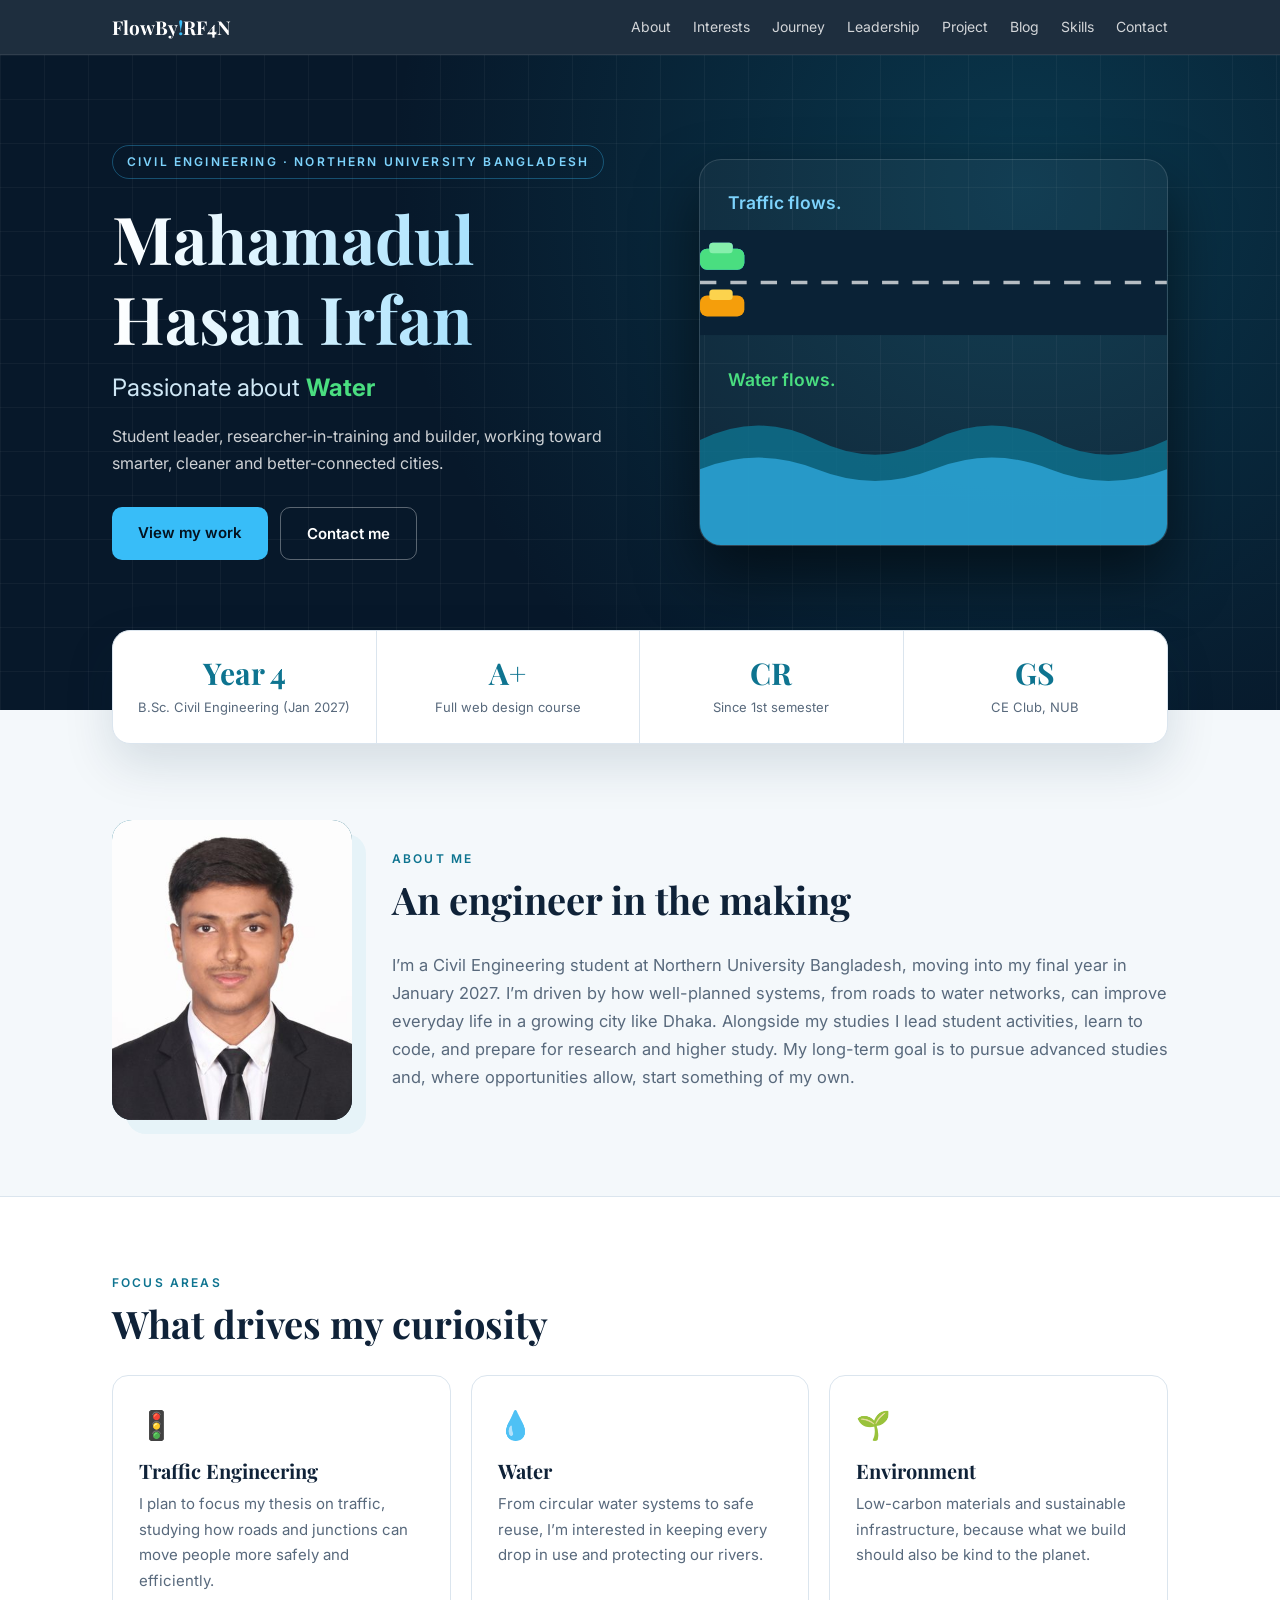
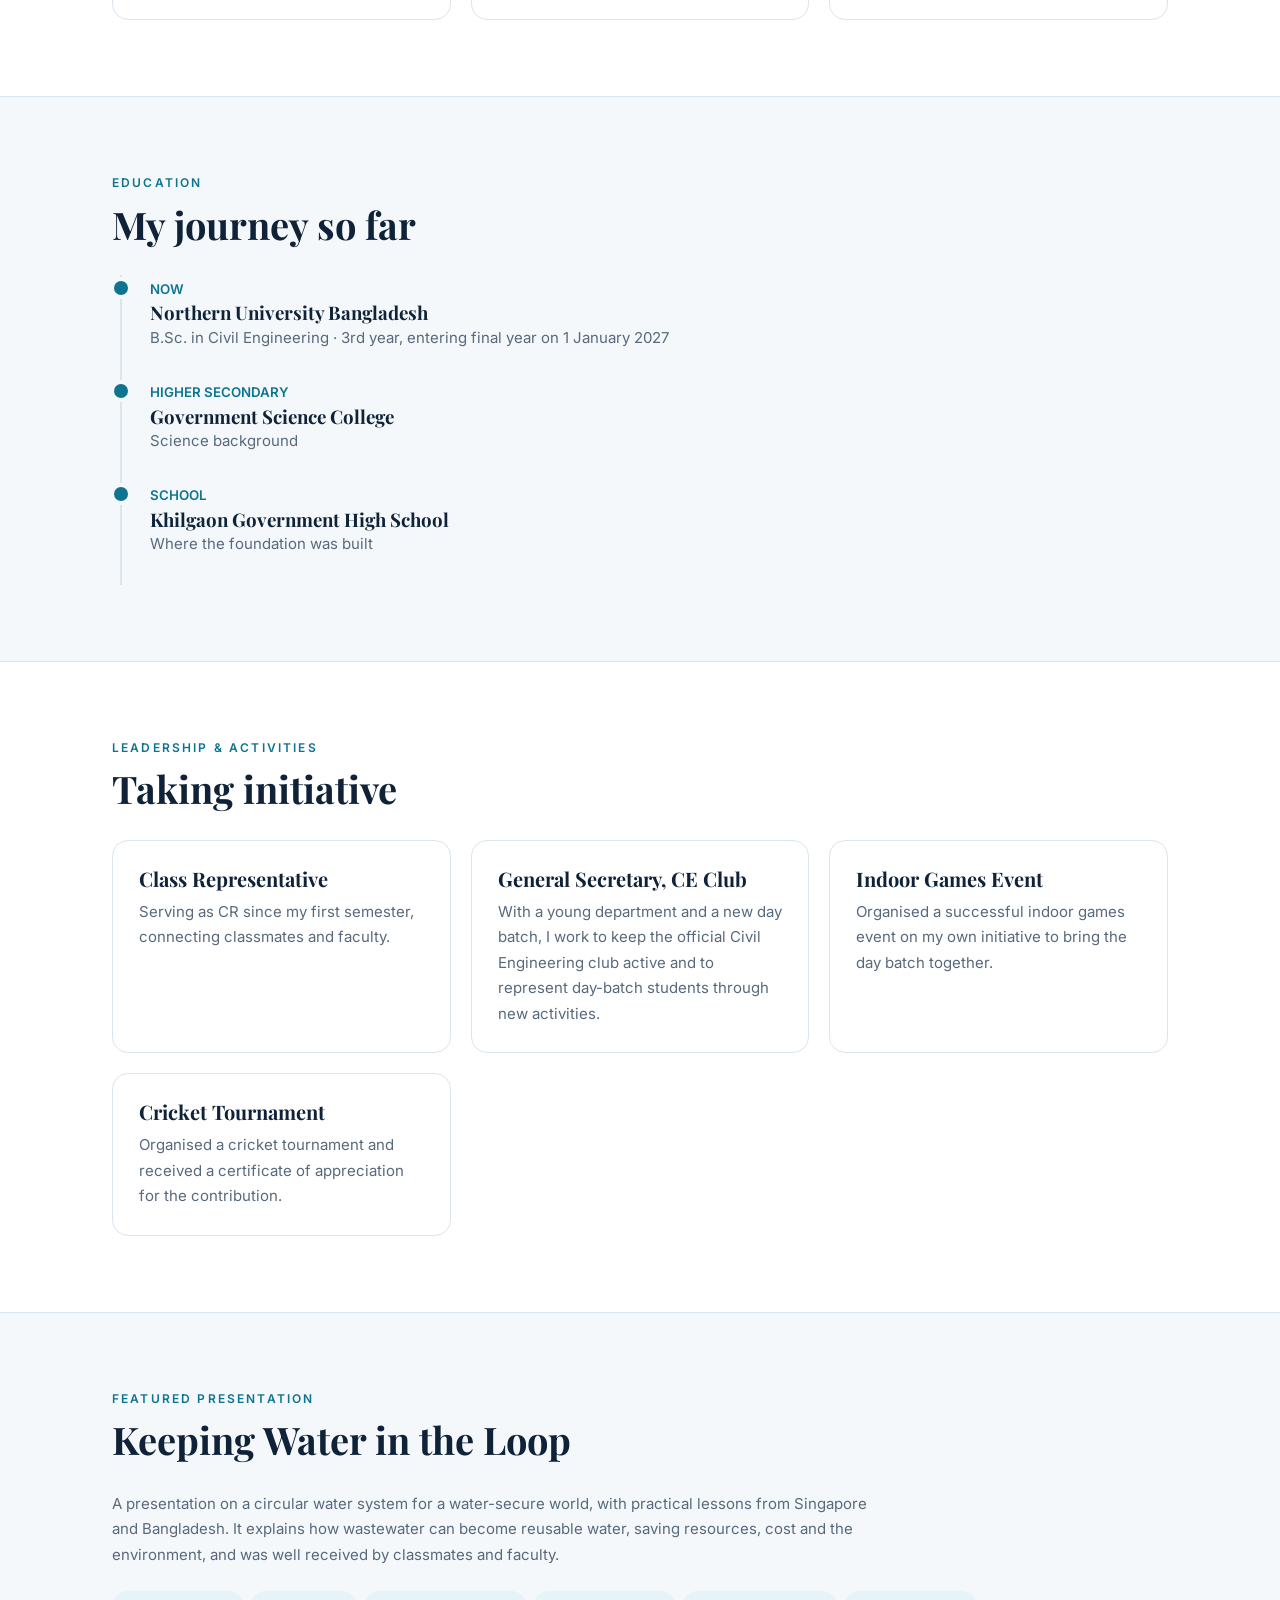
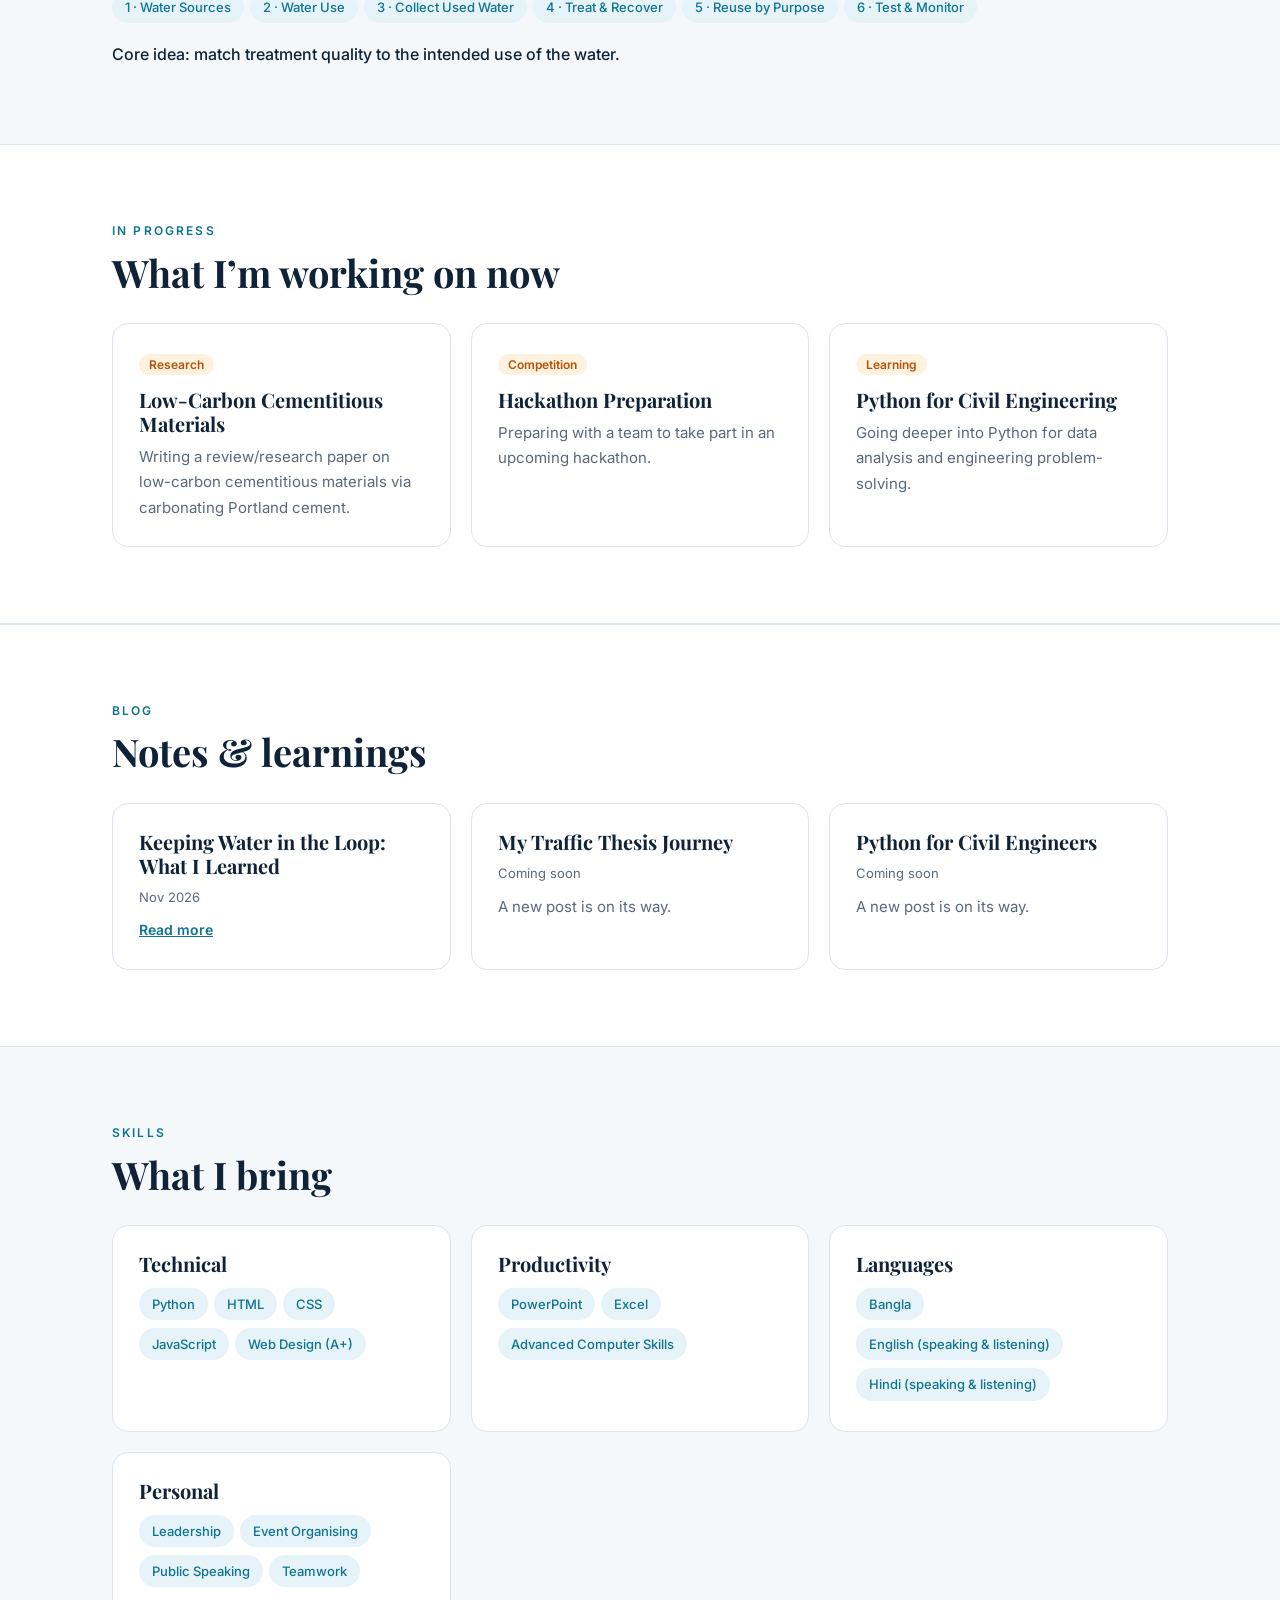
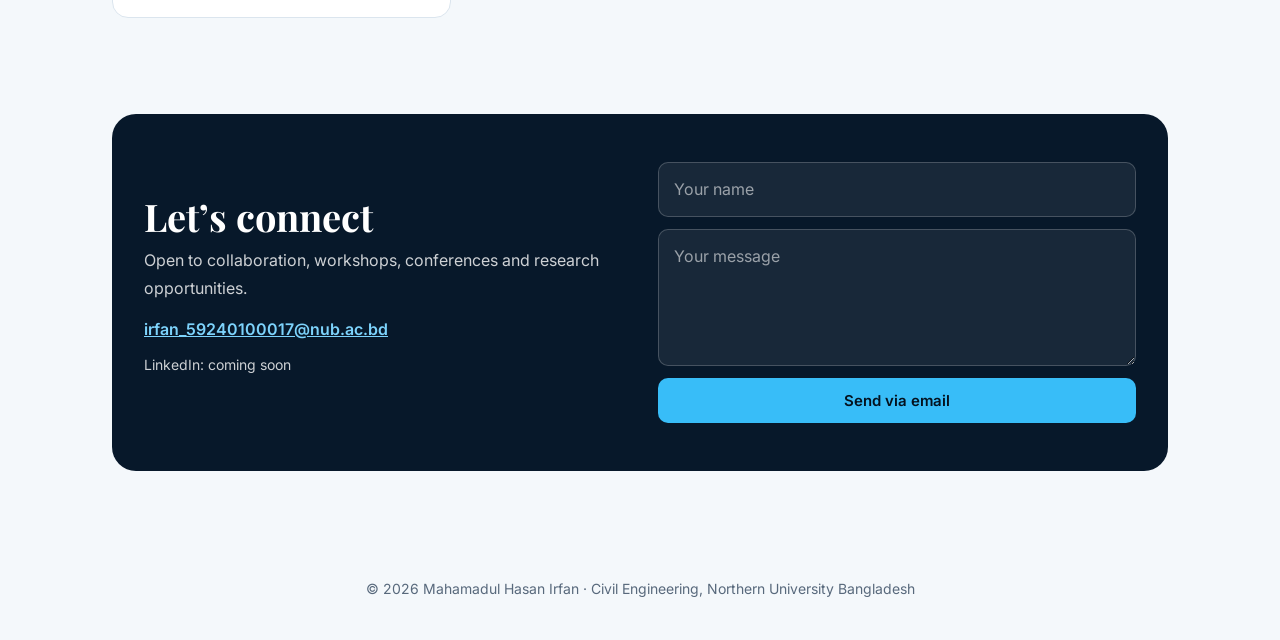
==== index.html @ f5ea74df "Add files via upload" ====
<!DOCTYPE html>
<html lang="en"><head><meta charset="utf-8">
<meta name="viewport" content="width=device-width, initial-scale=1, viewport-fit=cover">
<title>Mahamadul Hasan Irfan | Civil Engineering Student, Northern University Bangladesh</title>
<meta name="description" content="Mahamadul Hasan Irfan is a Civil Engineering student at Northern University Bangladesh, interested in traffic engineering, water and the environment.">
<link rel="preconnect" href="https://fonts.googleapis.com"><link rel="preconnect" href="https://fonts.gstatic.com" crossorigin>
<link href="https://fonts.googleapis.com/css2?family=Inter:wght@400;500;600&family=Playfair+Display:wght@600;700&display=swap" rel="stylesheet">
<script>document.documentElement.classList.add("js")</script>
<style>
:root{box-sizing:border-box;padding-top:env(safe-area-inset-top,0px);padding-bottom:env(safe-area-inset-bottom,0px);
--bg:#f4f8fb;--card:#fff;--ink:#0f2238;--mut:#58697c;--acc:#0e7490;--line:#dbe5ee;--chip:#e6f3f8}
@media (prefers-color-scheme:dark){:root:not([data-theme="light"]){--bg:#0a1624;--card:#10233a;--ink:#e8f1f9;--mut:#9db0c3;--acc:#38bdf8;--line:#1f3650;--chip:#14304d}}
:root[data-theme="dark"]{--bg:#0a1624;--card:#10233a;--ink:#e8f1f9;--mut:#9db0c3;--acc:#38bdf8;--line:#1f3650;--chip:#14304d}
html{scroll-behavior:smooth;scroll-padding-top:calc(70px + env(safe-area-inset-top,0px))}
*{box-sizing:border-box;margin:0}
body{background:var(--bg);color:var(--ink);font:16px/1.7 Inter,system-ui,sans-serif}
body::before{content:"";position:fixed;inset:0 0 auto;height:env(safe-area-inset-top,0px);background:#07182a;z-index:60}
h1,h2,h3{font-family:"Playfair Display",Georgia,serif;line-height:1.2}
a{color:inherit}
header{position:sticky;top:env(safe-area-inset-top,0px);z-index:50;background:#07182ae6;backdrop-filter:blur(8px);color:#fff;border-bottom:1px solid #ffffff14}
nav{max-width:1100px;margin:auto;display:flex;align-items:center;justify-content:space-between;padding:14px 22px;gap:16px}
.logo{font:700 19px "Playfair Display",Georgia,serif;text-decoration:none;white-space:nowrap}.logo i{color:#38bdf8;font-style:normal}
nav div{display:flex;gap:22px;font-size:14px;overflow-x:auto}
nav div a{text-decoration:none;opacity:.8;white-space:nowrap}nav div a:hover{opacity:1;color:#7dd3fc}
.hero{background:#07182a;color:#fff;position:relative;overflow:hidden;
background-image:linear-gradient(#ffffff0a 1px,transparent 1px),linear-gradient(90deg,#ffffff0a 1px,transparent 1px),radial-gradient(circle at 80% 20%,#0e749055,transparent 55%);background-size:44px 44px,44px 44px,auto}
.hero .in{max-width:1100px;margin:auto;padding:90px 22px 150px;display:grid;grid-template-columns:1.15fr 1fr;gap:48px;align-items:center}
.kick{display:inline-block;font-size:12px;letter-spacing:.18em;color:#7dd3fc;font-weight:600;border:1px solid #38bdf855;padding:6px 14px;border-radius:99px}
.hero h1{font-size:clamp(38px,6.4vw,66px);margin:20px 0 10px;background:linear-gradient(90deg,#fff,#7dd3fc);-webkit-background-clip:text;background-clip:text;color:transparent}
.role{font-size:clamp(18px,2.6vw,24px);color:#cfe7f5;min-height:36px}.role b{color:#4ade80;transition:opacity .4s}
.hero p.lead{opacity:.8;max-width:520px;margin-top:14px}
.btns{display:flex;gap:12px;flex-wrap:wrap;margin-top:30px}
.btn{padding:13px 26px;border-radius:10px;font-weight:600;text-decoration:none;font-size:15px;background:#38bdf8;color:#04121f;border:0;cursor:pointer;font-family:inherit}
.btn.o{background:transparent;color:#fff;border:1.5px solid #ffffff55}
.scene{width:100%;border-radius:22px;background:#ffffff0a;border:1px solid #ffffff22;box-shadow:0 30px 60px #0008}
.road-d{animation:dash 1s linear infinite}@keyframes dash{to{stroke-dashoffset:-26}}
.c1{animation:r 6s linear infinite}.c2{animation:r 9s linear infinite;animation-delay:-3s}.c3{animation:l 7s linear infinite;animation-delay:-2s}
@keyframes r{from{transform:translateX(-60px)}to{transform:translateX(460px)}}@keyframes l{from{transform:translateX(460px)}to{transform:translateX(-60px)}}
.w1{animation:wv 7s linear infinite}.w2{animation:wv 11s linear infinite reverse}@keyframes wv{to{transform:translateX(-400px)}}
.float{max-width:1100px;margin:-80px auto 0;padding:0 22px;position:relative;z-index:5}
.fl{display:grid;grid-template-columns:repeat(auto-fit,minmax(160px,1fr));background:var(--card);border:1px solid var(--line);border-radius:18px;box-shadow:0 20px 50px #0b2a4422;overflow:hidden}
.fl div{padding:22px;text-align:center;border-right:1px solid var(--line)}.fl div:last-child{border:0}
.fl b{display:block;font:700 30px "Playfair Display",Georgia,serif;color:var(--acc)}.fl span{font-size:13px;color:var(--mut)}
section{max-width:1100px;margin:auto;padding:76px 22px}
.tag{font-size:12px;letter-spacing:.18em;color:var(--acc);font-weight:600}
h2{font-size:clamp(28px,4vw,38px);margin:8px 0 28px}
.grid{display:grid;grid-template-columns:repeat(auto-fit,minmax(250px,1fr));gap:20px}
.card{background:var(--card);border:1px solid var(--line);border-radius:16px;padding:26px;transition:transform .25s,box-shadow .25s}
.card:hover{transform:translateY(-4px);box-shadow:0 14px 30px #0b2a4422}
.card h3{font-size:20px;margin-bottom:8px}.card p,.mut{color:var(--mut);font-size:15px}.ic{font-size:28px;margin-bottom:10px}
.chip{display:inline-block;background:var(--chip);color:var(--acc);padding:5px 13px;border-radius:99px;font-size:13px;font-weight:500;margin:4px 6px 4px 0}
.about{display:grid;grid-template-columns:240px 1fr;gap:40px;align-items:center}
.ph{width:100%;object-fit:cover;object-position:top;aspect-ratio:4/5;border-radius:20px;display:grid;place-items:center;font:700 60px "Playfair Display",Georgia,serif;color:#fff;background:linear-gradient(160deg,#0e7490,#07182a);box-shadow:14px 14px 0 var(--chip)}
.tl{border-left:2px solid var(--line);margin-left:8px}.tl .it{position:relative;padding:0 0 28px 28px}
.tl .it::before{content:"";position:absolute;left:-8px;top:6px;width:14px;height:14px;border-radius:50%;background:var(--acc);box-shadow:0 0 0 4px var(--bg)}
.tl small{color:var(--acc);font-weight:600}
.band{background:var(--card);border-block:1px solid var(--line)}
.badge{font-size:12px;background:#f59e0b22;color:#b45309;padding:3px 10px;border-radius:99px;font-weight:600}
@media (prefers-color-scheme:dark){.badge{color:#fbbf24}}
.cta{background:#07182a;color:#fff;border-radius:24px;padding:48px 32px;display:grid;grid-template-columns:1fr 1fr;gap:36px;align-items:center}
.cta p{opacity:.8;margin:8px 0 14px}
form{display:grid;gap:12px}
input,textarea{width:100%;padding:13px 15px;border-radius:10px;border:1px solid #ffffff33;background:#ffffff12;color:#fff;font:inherit}
input::placeholder,textarea::placeholder{color:#ffffff90}
footer{text-align:center;color:var(--mut);font-size:14px;padding:30px 22px 40px}
.js .rv{opacity:0;transform:translateY(24px);transition:all .7s}.js .rv.on{opacity:1;transform:none}
@media (max-width:800px){.hero .in{grid-template-columns:1fr;padding:56px 22px 130px}.about,.cta{grid-template-columns:1fr}.ph{max-width:200px}nav div a:nth-child(n+5){display:none}.fl div{border-bottom:1px solid var(--line)}}
</style></head><body>
<header><nav><a class="logo" href="#top">FlowBy<i>!</i>RF4N</a><div><a href="#about">About</a><a href="#interests">Interests</a><a href="#journey">Journey</a><a href="#leadership">Leadership</a><a href="#project">Project</a><a href="#blog">Blog</a><a href="#skills">Skills</a><a href="#contact">Contact</a></div></nav></header>

<div class="hero" id="top"><div class="in">
<div><span class="kick">CIVIL ENGINEERING · NORTHERN UNIVERSITY BANGLADESH</span>
<h1>Mahamadul Hasan Irfan</h1>
<div class="role">Passionate about <b id="rot">Traffic</b></div>
<p class="lead">Student leader, researcher-in-training and builder, working toward smarter, cleaner and better-connected cities.</p>
<div class="btns"><a class="btn" href="#project">View my work</a><a class="btn o" href="#contact">Contact me</a></div></div>
<svg class="scene" viewBox="0 0 400 330" role="img" aria-label="Animated road with moving cars above flowing water">
<rect x="0" y="60" width="400" height="90" fill="#0a2236"/><line class="road-d" x1="0" y1="105" x2="400" y2="105" stroke="#fff" stroke-width="3" stroke-dasharray="14 12" opacity=".7"/>
<g class="c1"><rect x="0" y="76" width="38" height="18" rx="6" fill="#38bdf8"/><rect x="8" y="71" width="20" height="9" rx="3" fill="#7dd3fc"/></g>
<g class="c2"><rect x="0" y="76" width="38" height="18" rx="6" fill="#4ade80"/><rect x="8" y="71" width="20" height="9" rx="3" fill="#86efac"/></g>
<g class="c3"><rect x="0" y="116" width="38" height="18" rx="6" fill="#f59e0b"/><rect x="8" y="111" width="20" height="9" rx="3" fill="#fcd34d"/></g>
<text x="24" y="42" fill="#7dd3fc" font-size="15" font-weight="600" font-family="Inter,sans-serif">Traffic flows.</text>
<text x="24" y="194" fill="#4ade80" font-size="15" font-weight="600" font-family="Inter,sans-serif">Water flows.</text>
<g class="w1"><path d="M0 240 Q50 215 100 240 T200 240 T300 240 T400 240 T500 240 T600 240 T700 240 T800 240 V330 H0Z" fill="#0e7490" opacity=".8"/></g>
<g class="w2"><path d="M0 265 Q50 245 100 265 T200 265 T300 265 T400 265 T500 265 T600 265 T700 265 T800 265 V330 H0Z" fill="#38bdf8" opacity=".6"/></g>
<rect x="0" y="300" width="400" height="30" fill="#07182a" opacity=".0"/></svg></div></div>

<div class="float"><div class="fl"><div><b>Year 4</b><span>B.Sc. Civil Engineering (Jan 2027)</span></div><div><b>A+</b><span>Full web design course</span></div><div><b>CR</b><span>Since 1st semester</span></div><div><b>GS</b><span>CE Club, NUB</span></div></div></div>

<section id="about" class="rv"><div class="about"><img class="ph" src="[data-uri]" alt="Portrait of Mahamadul Hasan Irfan"><div><div class="tag">ABOUT ME</div><h2>An engineer in the making</h2>
<p class="mut" style="font-size:16.5px">I’m a Civil Engineering student at Northern University Bangladesh, moving into my final year in January 2027. I’m driven by how well-planned systems, from roads to water networks, can improve everyday life in a growing city like Dhaka. Alongside my studies I lead student activities, learn to code, and prepare for research and higher study. My long-term goal is to pursue advanced studies and, where opportunities allow, start something of my own.</p></div></div></section>

<div class="band"><section id="interests" class="rv"><div class="tag">FOCUS AREAS</div><h2>What drives my curiosity</h2>
<div class="grid">
<div class="card"><div class="ic">🚦</div><h3>Traffic Engineering</h3><p>I plan to focus my thesis on traffic, studying how roads and junctions can move people more safely and efficiently.</p></div>
<div class="card"><div class="ic">💧</div><h3>Water</h3><p>From circular water systems to safe reuse, I’m interested in keeping every drop in use and protecting our rivers.</p></div>
<div class="card"><div class="ic">🌱</div><h3>Environment</h3><p>Low-carbon materials and sustainable infrastructure, because what we build should also be kind to the planet.</p></div></div></section></div>

<section id="journey" class="rv"><div class="tag">EDUCATION</div><h2>My journey so far</h2>
<div class="tl">
<div class="it"><small>NOW</small><h3>Northern University Bangladesh</h3><p class="mut">B.Sc. in Civil Engineering · 3rd year, entering final year on 1 January 2027</p></div>
<div class="it"><small>HIGHER SECONDARY</small><h3>Government Science College</h3><p class="mut">Science background</p></div>
<div class="it"><small>SCHOOL</small><h3>Khilgaon Government High School</h3><p class="mut">Where the foundation was built</p></div></div></section>

<div class="band"><section id="leadership" class="rv"><div class="tag">LEADERSHIP &amp; ACTIVITIES</div><h2>Taking initiative</h2>
<div class="grid">
<div class="card"><h3>Class Representative</h3><p>Serving as CR since my first semester, connecting classmates and faculty.</p></div>
<div class="card"><h3>General Secretary, CE Club</h3><p>With a young department and a new day batch, I work to keep the official Civil Engineering club active and to represent day-batch students through new activities.</p></div>
<div class="card"><h3>Indoor Games Event</h3><p>Organised a successful indoor games event on my own initiative to bring the day batch together.</p></div>
<div class="card"><h3>Cricket Tournament</h3><p>Organised a cricket tournament and received a certificate of appreciation for the contribution.</p></div></div></section></div>

<section id="project" class="rv"><div class="tag">FEATURED PRESENTATION</div><h2>Keeping Water in the Loop</h2>
<p style="max-width:760px" class="mut">A presentation on a circular water system for a water-secure world, with practical lessons from Singapore and Bangladesh. It explains how wastewater can become reusable water, saving resources, cost and the environment, and was well received by classmates and faculty.</p>
<div style="margin-top:20px"><span class="chip">1 · Water Sources</span><span class="chip">2 · Water Use</span><span class="chip">3 · Collect Used Water</span><span class="chip">4 · Treat &amp; Recover</span><span class="chip">5 · Reuse by Purpose</span><span class="chip">6 · Test &amp; Monitor</span></div>
<p style="margin-top:14px;font-weight:500">Core idea: match treatment quality to the intended use of the water.</p></section>

<div class="band"><section class="rv"><div class="tag">IN PROGRESS</div><h2>What I’m working on now</h2>
<div class="grid">
<div class="card"><span class="badge">Research</span><h3 style="margin-top:10px">Low-Carbon Cementitious Materials</h3><p>Writing a review/research paper on low-carbon cementitious materials via carbonating Portland cement.</p></div>
<div class="card"><span class="badge">Competition</span><h3 style="margin-top:10px">Hackathon Preparation</h3><p>Preparing with a team to take part in an upcoming hackathon.</p></div>
<div class="card"><span class="badge">Learning</span><h3 style="margin-top:10px">Python for Civil Engineering</h3><p>Going deeper into Python for data analysis and engineering problem-solving.</p></div></div></section></div>

<div class="band"><section id="blog" class="rv"><div class="tag">BLOG</div><h2>Notes &amp; learnings</h2>
<div class="grid" id="posts"></div></section></div>
<section id="skills" class="rv"><div class="tag">SKILLS</div><h2>What I bring</h2>
<div class="grid">
<div class="card"><h3>Technical</h3><span class="chip">Python</span><span class="chip">HTML</span><span class="chip">CSS</span><span class="chip">JavaScript</span><span class="chip">Web Design (A+)</span></div>
<div class="card"><h3>Productivity</h3><span class="chip">PowerPoint</span><span class="chip">Excel</span><span class="chip">Advanced Computer Skills</span></div>
<div class="card"><h3>Languages</h3><span class="chip">Bangla</span><span class="chip">English (speaking &amp; listening)</span><span class="chip">Hindi (speaking &amp; listening)</span></div>
<div class="card"><h3>Personal</h3><span class="chip">Leadership</span><span class="chip">Event Organising</span><span class="chip">Public Speaking</span><span class="chip">Teamwork</span></div></div></section>

<section id="contact" class="rv" style="padding-top:20px"><div class="cta"><div><h2 style="margin:0">Let’s connect</h2>
<p>Open to collaboration, workshops, conferences and research opportunities.</p>
<a href="mailto:irfan_59240100017@nub.ac.bd" style="color:#7dd3fc;font-weight:600;word-break:break-all">irfan_59240100017@nub.ac.bd</a>
<p style="font-size:14px;margin-top:10px">LinkedIn: coming soon</p></div>
<form id="f"><input id="n" placeholder="Your name" required><textarea id="m" rows="4" placeholder="Your message" required></textarea><button class="btn" type="submit">Send via email</button></form></div></section>

<footer>© 2026 Mahamadul Hasan Irfan · Civil Engineering, Northern University Bangladesh</footer>
<script>
try{var io=new IntersectionObserver(function(e){e.forEach(function(x){if(x.isIntersecting){x.target.classList.add("on");io.unobserve(x.target)}})},{threshold:.1});document.querySelectorAll(".rv").forEach(function(el){io.observe(el)})}catch(e){document.querySelectorAll(".rv").forEach(function(el){el.classList.add("on")})}
var w=["Traffic","Water","the Environment","Sustainable Cities"],i=0,r=document.getElementById("rot");
setInterval(function(){r.style.opacity=0;setTimeout(function(){i=(i+1)%w.length;r.textContent=w[i];r.style.opacity=1},400)},2600);
document.getElementById("f").onsubmit=function(e){e.preventDefault();var n=document.getElementById("n").value,m=document.getElementById("m").value;
location.href="mailto:irfan_59240100017@nub.ac.bd?subject="+encodeURIComponent("Message from "+n)+"&body="+encodeURIComponent(m+"\n\n— "+n)};

var P=[{t:"Keeping Water in the Loop: What I Learned",d:"Nov 2026",b:"Most of us use water once and forget it. A circular system treats used water as a resource instead: collect it, treat and recover what is valuable, then reuse it for the right purpose, while continuously testing and monitoring. The key lesson from my presentation is that not every litre needs drinking-water quality. Matching treatment to the intended use, such as industry, cleaning or agriculture, saves cost and protects rivers. Singapore shows that this works at city scale, and Bangladesh can adapt the idea step by step."},{t:"My Traffic Thesis Journey",d:"Coming soon",b:""},{t:"Python for Civil Engineers",d:"Coming soon",b:""}];
var pe=document.getElementById("posts");P.forEach(function(p){var c=document.createElement("div");c.className="card";var h=document.createElement("h3");h.textContent=p.t;var m=document.createElement("p");m.textContent=p.d;m.style.fontSize="13px";var x=document.createElement("p");x.textContent=p.b||"A new post is on its way.";x.style.marginTop="10px";if(p.b){x.style.display="none";var l=document.createElement("a");l.href="#blog";l.textContent="Read more";l.style.cssText="color:var(--acc);font-weight:600;font-size:14px;display:inline-block;margin-top:10px";l.onclick=function(e){e.preventDefault();var o=x.style.display==="none";x.style.display=o?"block":"none";l.textContent=o?"Show less":"Read more"};c.append(h,m,x,l)}else c.append(h,m,x);pe.appendChild(c)});
</script></body></html>
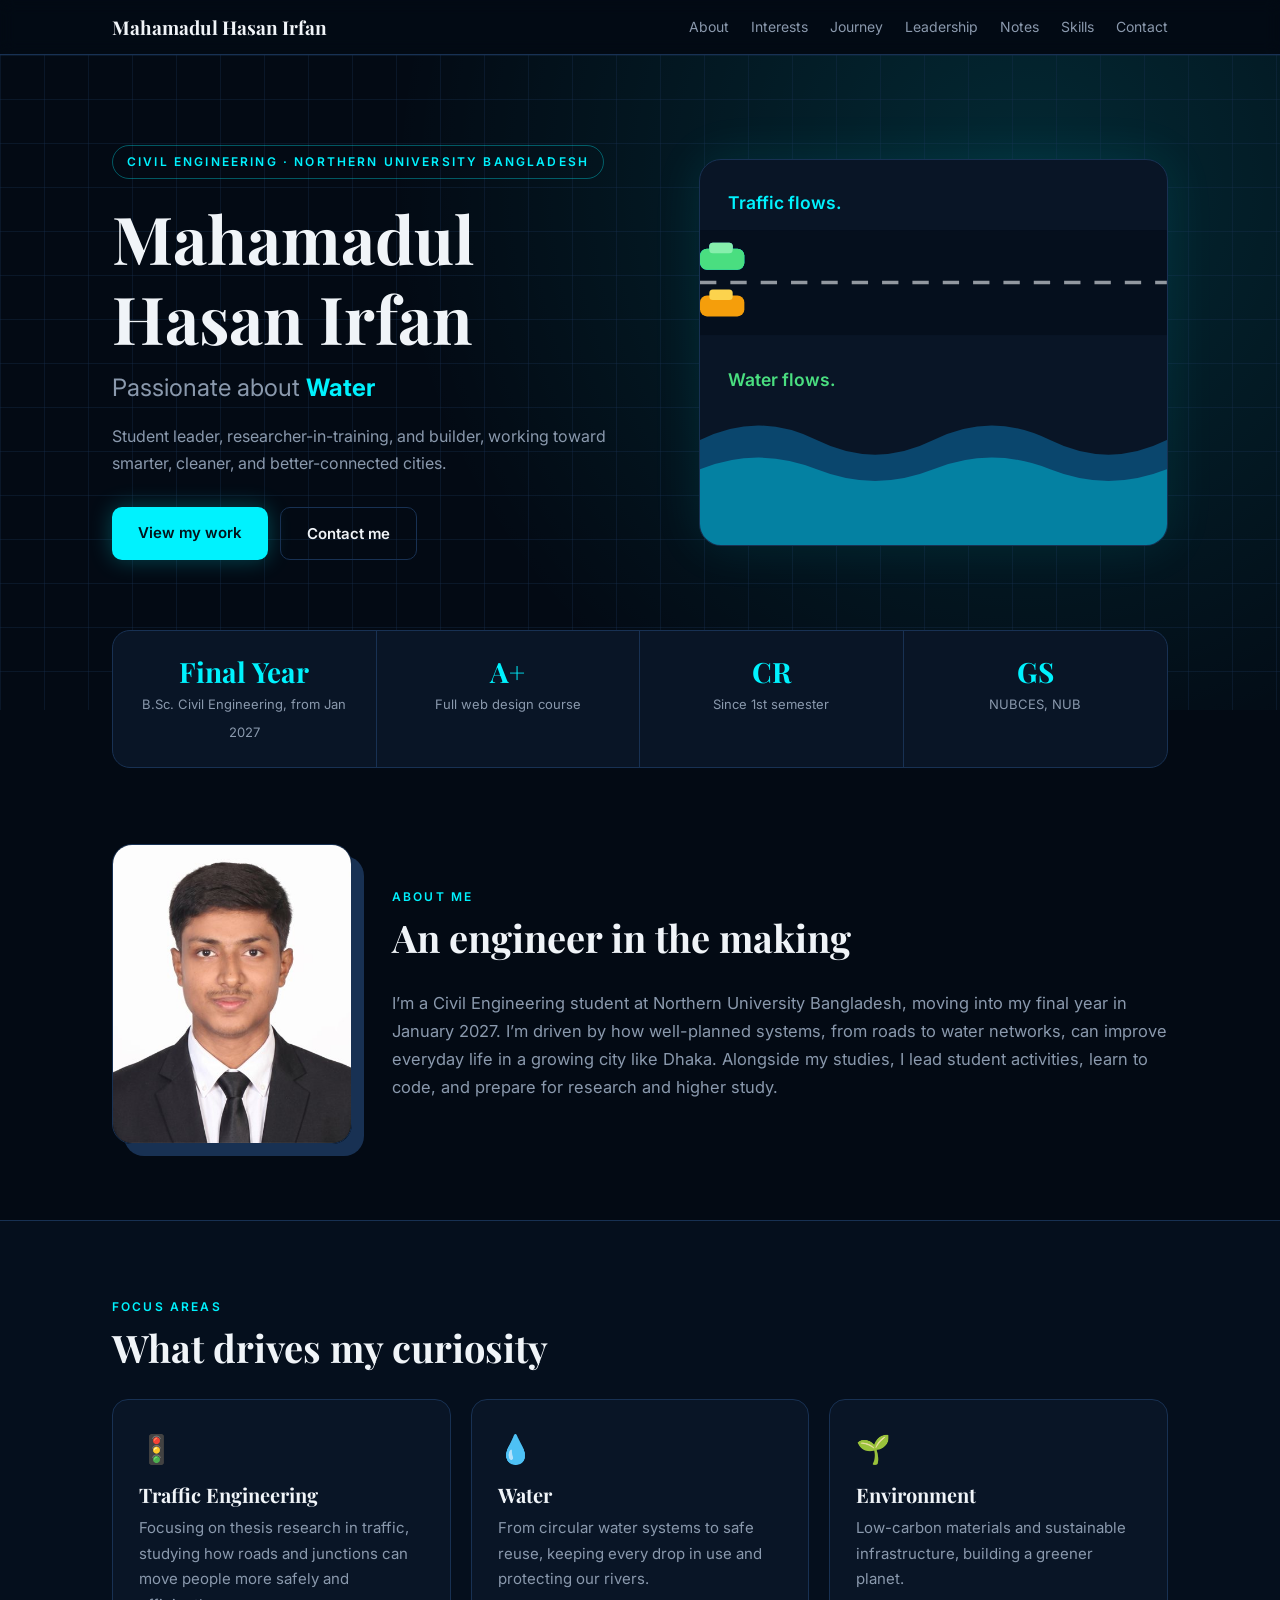
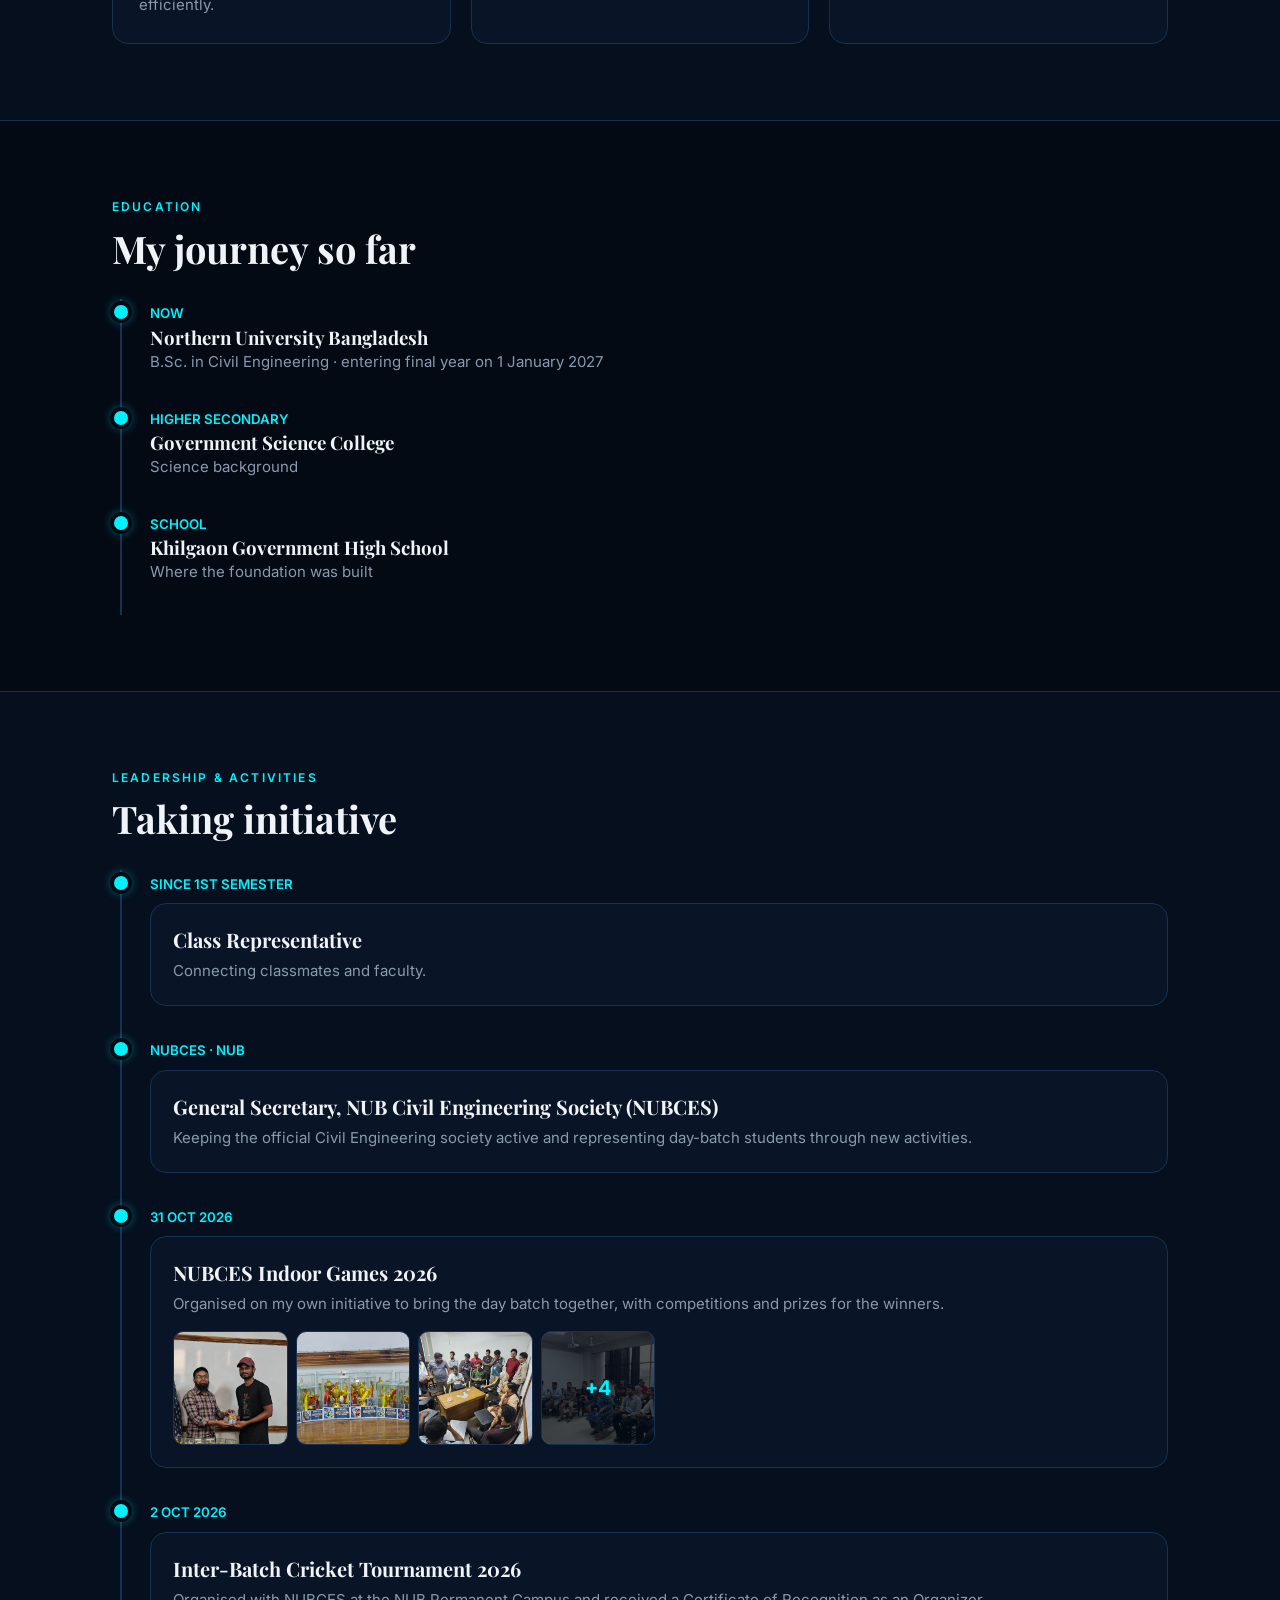
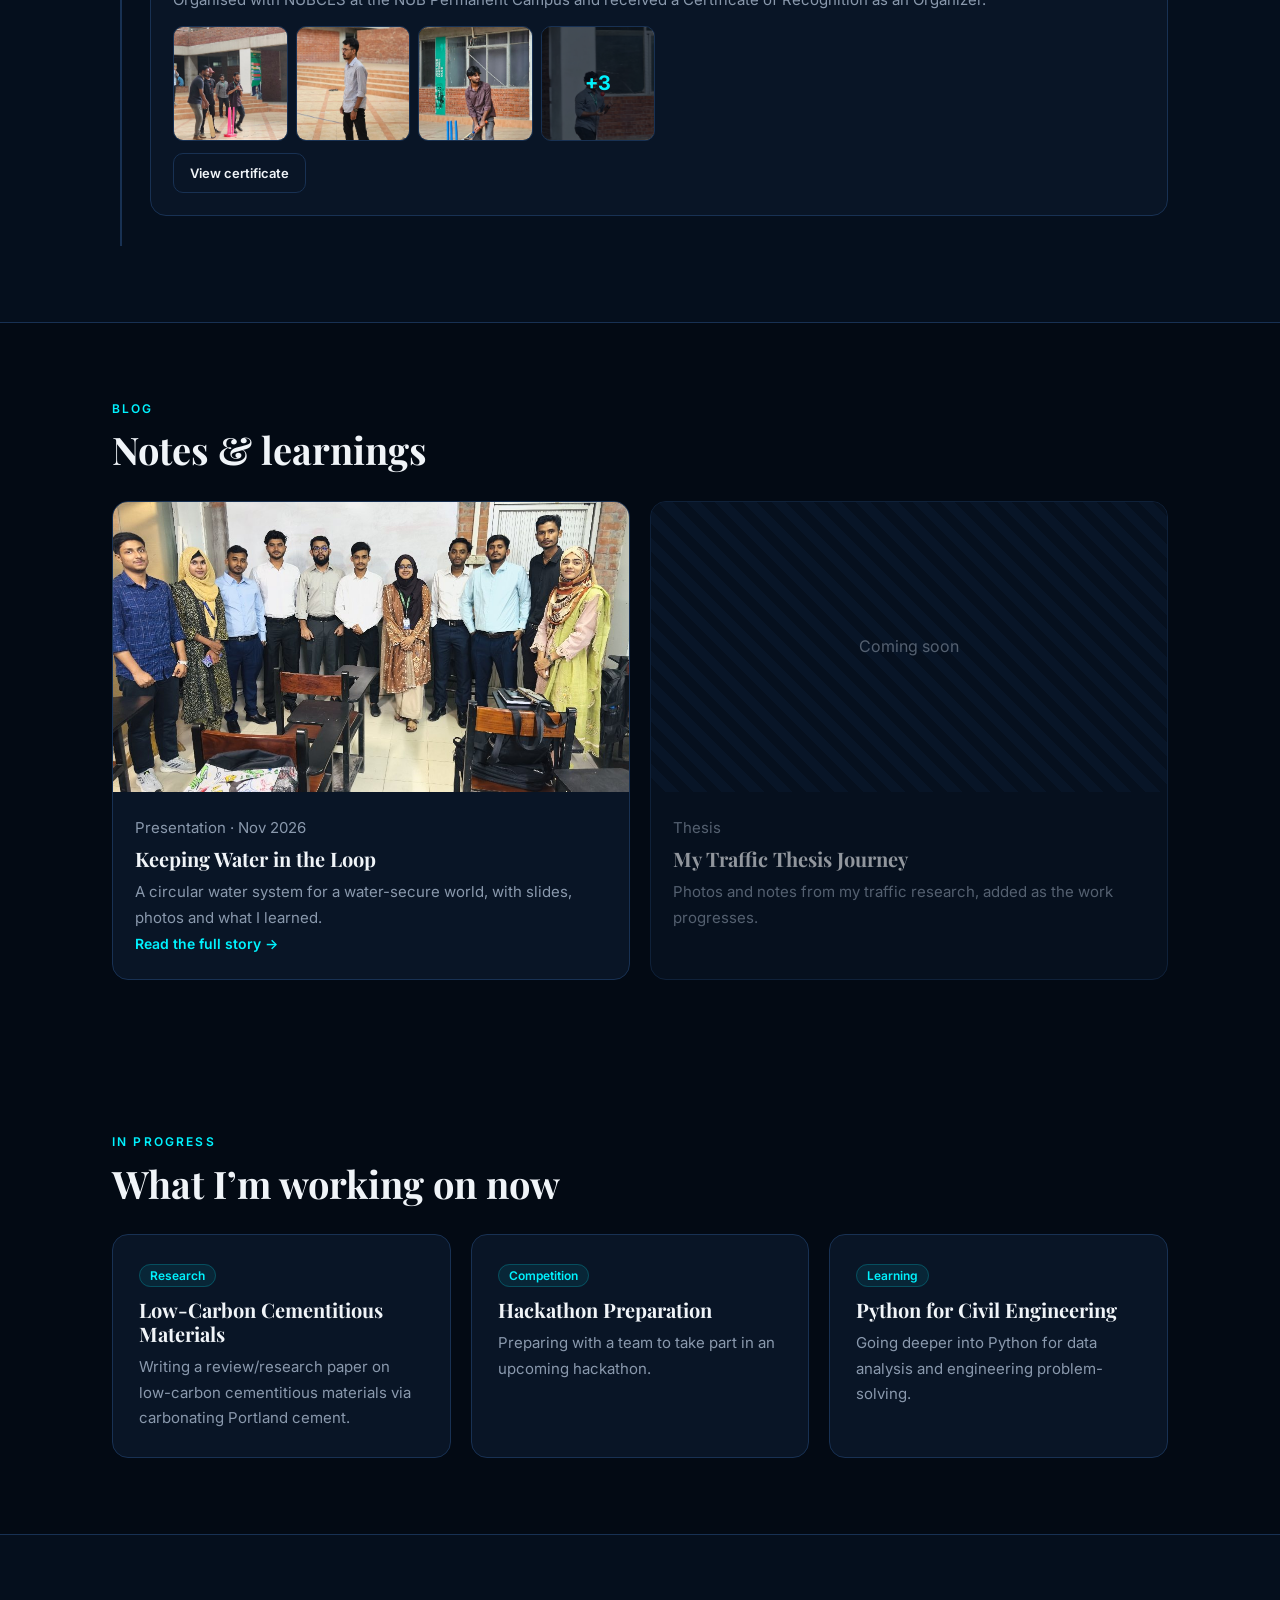
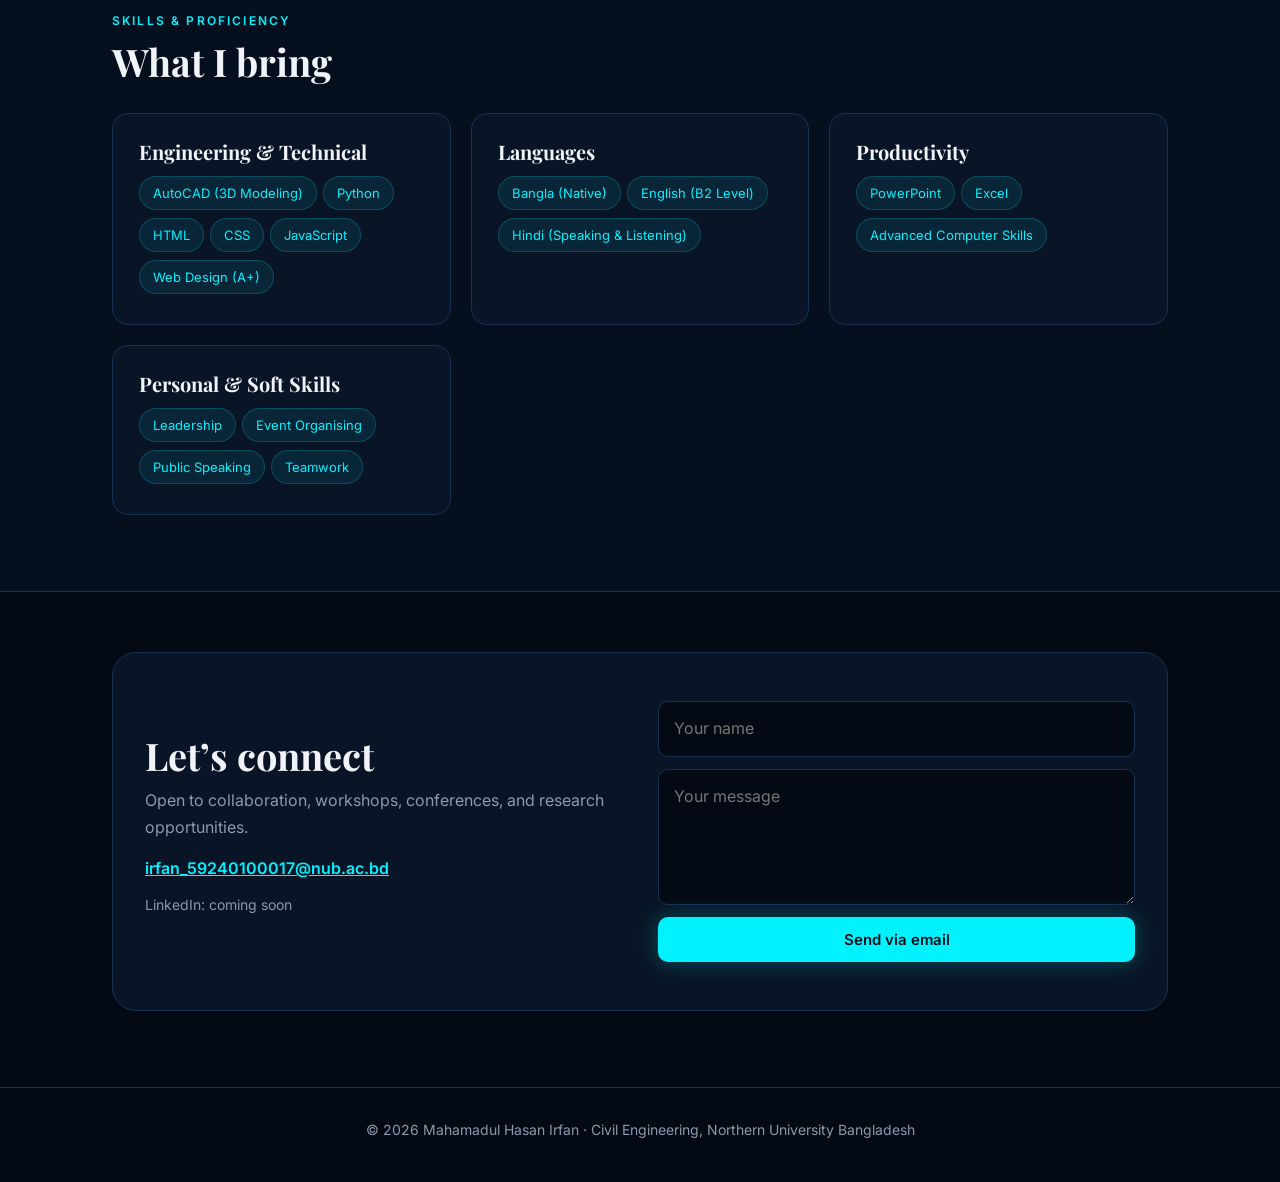
==== commit 1a3c603a: "Add files via upload" ====
--- a/index.html
+++ b/index.html
@@ -1,148 +1,23 @@
-<!DOCTYPE html>
-<html lang="en"><head><meta charset="utf-8">
-<meta name="viewport" content="width=device-width, initial-scale=1, viewport-fit=cover">
+<!DOCTYPE html><html lang="en"><head><meta charset="utf-8"><meta name="viewport" content="width=device-width, initial-scale=1, viewport-fit=cover"><link rel="icon" href="data:image/svg+xml,%3Csvg xmlns=%27http://www.w3.org/2000/svg%27 viewBox=%270 0 100 100%27%3E%3Ctext y=%27.9em%27 font-size=%2790%27%3E🏗️%3C/text%3E%3C/svg%3E"><link rel="preconnect" href="https://fonts.googleapis.com"><link rel="preconnect" href="https://fonts.gstatic.com" crossorigin><link href="https://fonts.googleapis.com/css2?family=Inter:wght@400;500;600&family=Playfair+Display:wght@600;700&display=swap" rel="stylesheet"><script>document.documentElement.classList.add("js")</script><link rel="stylesheet" href="style.css">
 <title>Mahamadul Hasan Irfan | Civil Engineering Student, Northern University Bangladesh</title>
-<meta name="description" content="Mahamadul Hasan Irfan is a Civil Engineering student at Northern University Bangladesh, interested in traffic engineering, water and the environment.">
-<link rel="preconnect" href="https://fonts.googleapis.com"><link rel="preconnect" href="https://fonts.gstatic.com" crossorigin>
-<link href="https://fonts.googleapis.com/css2?family=Inter:wght@400;500;600&family=Playfair+Display:wght@600;700&display=swap" rel="stylesheet">
-<script>document.documentElement.classList.add("js")</script>
-<style>
-:root{box-sizing:border-box;padding-top:env(safe-area-inset-top,0px);padding-bottom:env(safe-area-inset-bottom,0px);
---bg:#f4f8fb;--card:#fff;--ink:#0f2238;--mut:#58697c;--acc:#0e7490;--line:#dbe5ee;--chip:#e6f3f8}
-@media (prefers-color-scheme:dark){:root:not([data-theme="light"]){--bg:#0a1624;--card:#10233a;--ink:#e8f1f9;--mut:#9db0c3;--acc:#38bdf8;--line:#1f3650;--chip:#14304d}}
-:root[data-theme="dark"]{--bg:#0a1624;--card:#10233a;--ink:#e8f1f9;--mut:#9db0c3;--acc:#38bdf8;--line:#1f3650;--chip:#14304d}
-html{scroll-behavior:smooth;scroll-padding-top:calc(70px + env(safe-area-inset-top,0px))}
-*{box-sizing:border-box;margin:0}
-body{background:var(--bg);color:var(--ink);font:16px/1.7 Inter,system-ui,sans-serif}
-body::before{content:"";position:fixed;inset:0 0 auto;height:env(safe-area-inset-top,0px);background:#07182a;z-index:60}
-h1,h2,h3{font-family:"Playfair Display",Georgia,serif;line-height:1.2}
-a{color:inherit}
-header{position:sticky;top:env(safe-area-inset-top,0px);z-index:50;background:#07182ae6;backdrop-filter:blur(8px);color:#fff;border-bottom:1px solid #ffffff14}
-nav{max-width:1100px;margin:auto;display:flex;align-items:center;justify-content:space-between;padding:14px 22px;gap:16px}
-.logo{font:700 19px "Playfair Display",Georgia,serif;text-decoration:none;white-space:nowrap}.logo i{color:#38bdf8;font-style:normal}
-nav div{display:flex;gap:22px;font-size:14px;overflow-x:auto}
-nav div a{text-decoration:none;opacity:.8;white-space:nowrap}nav div a:hover{opacity:1;color:#7dd3fc}
-.hero{background:#07182a;color:#fff;position:relative;overflow:hidden;
-background-image:linear-gradient(#ffffff0a 1px,transparent 1px),linear-gradient(90deg,#ffffff0a 1px,transparent 1px),radial-gradient(circle at 80% 20%,#0e749055,transparent 55%);background-size:44px 44px,44px 44px,auto}
-.hero .in{max-width:1100px;margin:auto;padding:90px 22px 150px;display:grid;grid-template-columns:1.15fr 1fr;gap:48px;align-items:center}
-.kick{display:inline-block;font-size:12px;letter-spacing:.18em;color:#7dd3fc;font-weight:600;border:1px solid #38bdf855;padding:6px 14px;border-radius:99px}
-.hero h1{font-size:clamp(38px,6.4vw,66px);margin:20px 0 10px;background:linear-gradient(90deg,#fff,#7dd3fc);-webkit-background-clip:text;background-clip:text;color:transparent}
-.role{font-size:clamp(18px,2.6vw,24px);color:#cfe7f5;min-height:36px}.role b{color:#4ade80;transition:opacity .4s}
-.hero p.lead{opacity:.8;max-width:520px;margin-top:14px}
-.btns{display:flex;gap:12px;flex-wrap:wrap;margin-top:30px}
-.btn{padding:13px 26px;border-radius:10px;font-weight:600;text-decoration:none;font-size:15px;background:#38bdf8;color:#04121f;border:0;cursor:pointer;font-family:inherit}
-.btn.o{background:transparent;color:#fff;border:1.5px solid #ffffff55}
-.scene{width:100%;border-radius:22px;background:#ffffff0a;border:1px solid #ffffff22;box-shadow:0 30px 60px #0008}
-.road-d{animation:dash 1s linear infinite}@keyframes dash{to{stroke-dashoffset:-26}}
-.c1{animation:r 6s linear infinite}.c2{animation:r 9s linear infinite;animation-delay:-3s}.c3{animation:l 7s linear infinite;animation-delay:-2s}
-@keyframes r{from{transform:translateX(-60px)}to{transform:translateX(460px)}}@keyframes l{from{transform:translateX(460px)}to{transform:translateX(-60px)}}
-.w1{animation:wv 7s linear infinite}.w2{animation:wv 11s linear infinite reverse}@keyframes wv{to{transform:translateX(-400px)}}
-.float{max-width:1100px;margin:-80px auto 0;padding:0 22px;position:relative;z-index:5}
-.fl{display:grid;grid-template-columns:repeat(auto-fit,minmax(160px,1fr));background:var(--card);border:1px solid var(--line);border-radius:18px;box-shadow:0 20px 50px #0b2a4422;overflow:hidden}
-.fl div{padding:22px;text-align:center;border-right:1px solid var(--line)}.fl div:last-child{border:0}
-.fl b{display:block;font:700 30px "Playfair Display",Georgia,serif;color:var(--acc)}.fl span{font-size:13px;color:var(--mut)}
-section{max-width:1100px;margin:auto;padding:76px 22px}
-.tag{font-size:12px;letter-spacing:.18em;color:var(--acc);font-weight:600}
-h2{font-size:clamp(28px,4vw,38px);margin:8px 0 28px}
-.grid{display:grid;grid-template-columns:repeat(auto-fit,minmax(250px,1fr));gap:20px}
-.card{background:var(--card);border:1px solid var(--line);border-radius:16px;padding:26px;transition:transform .25s,box-shadow .25s}
-.card:hover{transform:translateY(-4px);box-shadow:0 14px 30px #0b2a4422}
-.card h3{font-size:20px;margin-bottom:8px}.card p,.mut{color:var(--mut);font-size:15px}.ic{font-size:28px;margin-bottom:10px}
-.chip{display:inline-block;background:var(--chip);color:var(--acc);padding:5px 13px;border-radius:99px;font-size:13px;font-weight:500;margin:4px 6px 4px 0}
-.about{display:grid;grid-template-columns:240px 1fr;gap:40px;align-items:center}
-.ph{width:100%;object-fit:cover;object-position:top;aspect-ratio:4/5;border-radius:20px;display:grid;place-items:center;font:700 60px "Playfair Display",Georgia,serif;color:#fff;background:linear-gradient(160deg,#0e7490,#07182a);box-shadow:14px 14px 0 var(--chip)}
-.tl{border-left:2px solid var(--line);margin-left:8px}.tl .it{position:relative;padding:0 0 28px 28px}
-.tl .it::before{content:"";position:absolute;left:-8px;top:6px;width:14px;height:14px;border-radius:50%;background:var(--acc);box-shadow:0 0 0 4px var(--bg)}
-.tl small{color:var(--acc);font-weight:600}
-.band{background:var(--card);border-block:1px solid var(--line)}
-.badge{font-size:12px;background:#f59e0b22;color:#b45309;padding:3px 10px;border-radius:99px;font-weight:600}
-@media (prefers-color-scheme:dark){.badge{color:#fbbf24}}
-.cta{background:#07182a;color:#fff;border-radius:24px;padding:48px 32px;display:grid;grid-template-columns:1fr 1fr;gap:36px;align-items:center}
-.cta p{opacity:.8;margin:8px 0 14px}
-form{display:grid;gap:12px}
-input,textarea{width:100%;padding:13px 15px;border-radius:10px;border:1px solid #ffffff33;background:#ffffff12;color:#fff;font:inherit}
-input::placeholder,textarea::placeholder{color:#ffffff90}
-footer{text-align:center;color:var(--mut);font-size:14px;padding:30px 22px 40px}
-.js .rv{opacity:0;transform:translateY(24px);transition:all .7s}.js .rv.on{opacity:1;transform:none}
-@media (max-width:800px){.hero .in{grid-template-columns:1fr;padding:56px 22px 130px}.about,.cta{grid-template-columns:1fr}.ph{max-width:200px}nav div a:nth-child(n+5){display:none}.fl div{border-bottom:1px solid var(--line)}}
-</style></head><body>
-<header><nav><a class="logo" href="#top">FlowBy<i>!</i>RF4N</a><div><a href="#about">About</a><a href="#interests">Interests</a><a href="#journey">Journey</a><a href="#leadership">Leadership</a><a href="#project">Project</a><a href="#blog">Blog</a><a href="#skills">Skills</a><a href="#contact">Contact</a></div></nav></header>
-
-<div class="hero" id="top"><div class="in">
-<div><span class="kick">CIVIL ENGINEERING · NORTHERN UNIVERSITY BANGLADESH</span>
-<h1>Mahamadul Hasan Irfan</h1>
-<div class="role">Passionate about <b id="rot">Traffic</b></div>
-<p class="lead">Student leader, researcher-in-training and builder, working toward smarter, cleaner and better-connected cities.</p>
-<div class="btns"><a class="btn" href="#project">View my work</a><a class="btn o" href="#contact">Contact me</a></div></div>
-<svg class="scene" viewBox="0 0 400 330" role="img" aria-label="Animated road with moving cars above flowing water">
-<rect x="0" y="60" width="400" height="90" fill="#0a2236"/><line class="road-d" x1="0" y1="105" x2="400" y2="105" stroke="#fff" stroke-width="3" stroke-dasharray="14 12" opacity=".7"/>
-<g class="c1"><rect x="0" y="76" width="38" height="18" rx="6" fill="#38bdf8"/><rect x="8" y="71" width="20" height="9" rx="3" fill="#7dd3fc"/></g>
-<g class="c2"><rect x="0" y="76" width="38" height="18" rx="6" fill="#4ade80"/><rect x="8" y="71" width="20" height="9" rx="3" fill="#86efac"/></g>
-<g class="c3"><rect x="0" y="116" width="38" height="18" rx="6" fill="#f59e0b"/><rect x="8" y="111" width="20" height="9" rx="3" fill="#fcd34d"/></g>
-<text x="24" y="42" fill="#7dd3fc" font-size="15" font-weight="600" font-family="Inter,sans-serif">Traffic flows.</text>
-<text x="24" y="194" fill="#4ade80" font-size="15" font-weight="600" font-family="Inter,sans-serif">Water flows.</text>
-<g class="w1"><path d="M0 240 Q50 215 100 240 T200 240 T300 240 T400 240 T500 240 T600 240 T700 240 T800 240 V330 H0Z" fill="#0e7490" opacity=".8"/></g>
-<g class="w2"><path d="M0 265 Q50 245 100 265 T200 265 T300 265 T400 265 T500 265 T600 265 T700 265 T800 265 V330 H0Z" fill="#38bdf8" opacity=".6"/></g>
-<rect x="0" y="300" width="400" height="30" fill="#07182a" opacity=".0"/></svg></div></div>
-
-<div class="float"><div class="fl"><div><b>Year 4</b><span>B.Sc. Civil Engineering (Jan 2027)</span></div><div><b>A+</b><span>Full web design course</span></div><div><b>CR</b><span>Since 1st semester</span></div><div><b>GS</b><span>CE Club, NUB</span></div></div></div>
-
-<section id="about" class="rv"><div class="about"><img class="ph" src="[data-uri]" alt="Portrait of Mahamadul Hasan Irfan"><div><div class="tag">ABOUT ME</div><h2>An engineer in the making</h2>
-<p class="mut" style="font-size:16.5px">I’m a Civil Engineering student at Northern University Bangladesh, moving into my final year in January 2027. I’m driven by how well-planned systems, from roads to water networks, can improve everyday life in a growing city like Dhaka. Alongside my studies I lead student activities, learn to code, and prepare for research and higher study. My long-term goal is to pursue advanced studies and, where opportunities allow, start something of my own.</p></div></div></section>
-
-<div class="band"><section id="interests" class="rv"><div class="tag">FOCUS AREAS</div><h2>What drives my curiosity</h2>
-<div class="grid">
-<div class="card"><div class="ic">🚦</div><h3>Traffic Engineering</h3><p>I plan to focus my thesis on traffic, studying how roads and junctions can move people more safely and efficiently.</p></div>
-<div class="card"><div class="ic">💧</div><h3>Water</h3><p>From circular water systems to safe reuse, I’m interested in keeping every drop in use and protecting our rivers.</p></div>
-<div class="card"><div class="ic">🌱</div><h3>Environment</h3><p>Low-carbon materials and sustainable infrastructure, because what we build should also be kind to the planet.</p></div></div></section></div>
-
-<section id="journey" class="rv"><div class="tag">EDUCATION</div><h2>My journey so far</h2>
-<div class="tl">
-<div class="it"><small>NOW</small><h3>Northern University Bangladesh</h3><p class="mut">B.Sc. in Civil Engineering · 3rd year, entering final year on 1 January 2027</p></div>
-<div class="it"><small>HIGHER SECONDARY</small><h3>Government Science College</h3><p class="mut">Science background</p></div>
-<div class="it"><small>SCHOOL</small><h3>Khilgaon Government High School</h3><p class="mut">Where the foundation was built</p></div></div></section>
-
-<div class="band"><section id="leadership" class="rv"><div class="tag">LEADERSHIP &amp; ACTIVITIES</div><h2>Taking initiative</h2>
-<div class="grid">
-<div class="card"><h3>Class Representative</h3><p>Serving as CR since my first semester, connecting classmates and faculty.</p></div>
-<div class="card"><h3>General Secretary, CE Club</h3><p>With a young department and a new day batch, I work to keep the official Civil Engineering club active and to represent day-batch students through new activities.</p></div>
-<div class="card"><h3>Indoor Games Event</h3><p>Organised a successful indoor games event on my own initiative to bring the day batch together.</p></div>
-<div class="card"><h3>Cricket Tournament</h3><p>Organised a cricket tournament and received a certificate of appreciation for the contribution.</p></div></div></section></div>
-
-<section id="project" class="rv"><div class="tag">FEATURED PRESENTATION</div><h2>Keeping Water in the Loop</h2>
-<p style="max-width:760px" class="mut">A presentation on a circular water system for a water-secure world, with practical lessons from Singapore and Bangladesh. It explains how wastewater can become reusable water, saving resources, cost and the environment, and was well received by classmates and faculty.</p>
-<div style="margin-top:20px"><span class="chip">1 · Water Sources</span><span class="chip">2 · Water Use</span><span class="chip">3 · Collect Used Water</span><span class="chip">4 · Treat &amp; Recover</span><span class="chip">5 · Reuse by Purpose</span><span class="chip">6 · Test &amp; Monitor</span></div>
-<p style="margin-top:14px;font-weight:500">Core idea: match treatment quality to the intended use of the water.</p></section>
-
-<div class="band"><section class="rv"><div class="tag">IN PROGRESS</div><h2>What I’m working on now</h2>
-<div class="grid">
-<div class="card"><span class="badge">Research</span><h3 style="margin-top:10px">Low-Carbon Cementitious Materials</h3><p>Writing a review/research paper on low-carbon cementitious materials via carbonating Portland cement.</p></div>
-<div class="card"><span class="badge">Competition</span><h3 style="margin-top:10px">Hackathon Preparation</h3><p>Preparing with a team to take part in an upcoming hackathon.</p></div>
-<div class="card"><span class="badge">Learning</span><h3 style="margin-top:10px">Python for Civil Engineering</h3><p>Going deeper into Python for data analysis and engineering problem-solving.</p></div></div></section></div>
-
-<div class="band"><section id="blog" class="rv"><div class="tag">BLOG</div><h2>Notes &amp; learnings</h2>
-<div class="grid" id="posts"></div></section></div>
-<section id="skills" class="rv"><div class="tag">SKILLS</div><h2>What I bring</h2>
-<div class="grid">
-<div class="card"><h3>Technical</h3><span class="chip">Python</span><span class="chip">HTML</span><span class="chip">CSS</span><span class="chip">JavaScript</span><span class="chip">Web Design (A+)</span></div>
-<div class="card"><h3>Productivity</h3><span class="chip">PowerPoint</span><span class="chip">Excel</span><span class="chip">Advanced Computer Skills</span></div>
-<div class="card"><h3>Languages</h3><span class="chip">Bangla</span><span class="chip">English (speaking &amp; listening)</span><span class="chip">Hindi (speaking &amp; listening)</span></div>
-<div class="card"><h3>Personal</h3><span class="chip">Leadership</span><span class="chip">Event Organising</span><span class="chip">Public Speaking</span><span class="chip">Teamwork</span></div></div></section>
-
-<section id="contact" class="rv" style="padding-top:20px"><div class="cta"><div><h2 style="margin:0">Let’s connect</h2>
-<p>Open to collaboration, workshops, conferences and research opportunities.</p>
-<a href="mailto:irfan_59240100017@nub.ac.bd" style="color:#7dd3fc;font-weight:600;word-break:break-all">irfan_59240100017@nub.ac.bd</a>
-<p style="font-size:14px;margin-top:10px">LinkedIn: coming soon</p></div>
-<form id="f"><input id="n" placeholder="Your name" required><textarea id="m" rows="4" placeholder="Your message" required></textarea><button class="btn" type="submit">Send via email</button></form></div></section>
-
-<footer>© 2026 Mahamadul Hasan Irfan · Civil Engineering, Northern University Bangladesh</footer>
-<script>
-try{var io=new IntersectionObserver(function(e){e.forEach(function(x){if(x.isIntersecting){x.target.classList.add("on");io.unobserve(x.target)}})},{threshold:.1});document.querySelectorAll(".rv").forEach(function(el){io.observe(el)})}catch(e){document.querySelectorAll(".rv").forEach(function(el){el.classList.add("on")})}
-var w=["Traffic","Water","the Environment","Sustainable Cities"],i=0,r=document.getElementById("rot");
-setInterval(function(){r.style.opacity=0;setTimeout(function(){i=(i+1)%w.length;r.textContent=w[i];r.style.opacity=1},400)},2600);
-document.getElementById("f").onsubmit=function(e){e.preventDefault();var n=document.getElementById("n").value,m=document.getElementById("m").value;
-location.href="mailto:irfan_59240100017@nub.ac.bd?subject="+encodeURIComponent("Message from "+n)+"&body="+encodeURIComponent(m+"\n\n— "+n)};
-
-var P=[{t:"Keeping Water in the Loop: What I Learned",d:"Nov 2026",b:"Most of us use water once and forget it. A circular system treats used water as a resource instead: collect it, treat and recover what is valuable, then reuse it for the right purpose, while continuously testing and monitoring. The key lesson from my presentation is that not every litre needs drinking-water quality. Matching treatment to the intended use, such as industry, cleaning or agriculture, saves cost and protects rivers. Singapore shows that this works at city scale, and Bangladesh can adapt the idea step by step."},{t:"My Traffic Thesis Journey",d:"Coming soon",b:""},{t:"Python for Civil Engineers",d:"Coming soon",b:""}];
-var pe=document.getElementById("posts");P.forEach(function(p){var c=document.createElement("div");c.className="card";var h=document.createElement("h3");h.textContent=p.t;var m=document.createElement("p");m.textContent=p.d;m.style.fontSize="13px";var x=document.createElement("p");x.textContent=p.b||"A new post is on its way.";x.style.marginTop="10px";if(p.b){x.style.display="none";var l=document.createElement("a");l.href="#blog";l.textContent="Read more";l.style.cssText="color:var(--acc);font-weight:600;font-size:14px;display:inline-block;margin-top:10px";l.onclick=function(e){e.preventDefault();var o=x.style.display==="none";x.style.display=o?"block":"none";l.textContent=o?"Show less":"Read more"};c.append(h,m,x,l)}else c.append(h,m,x);pe.appendChild(c)});
-</script></body></html>
+<meta name="description" content="Mahamadul Hasan Irfan is a Civil Engineering student at Northern University Bangladesh, interested in traffic engineering, water, and the environment.">
+<meta property="og:title" content="Mahamadul Hasan Irfan | Civil Engineering Student"><meta property="og:image" content="https://mahamadul-hasan-irfan.github.io/images/profile.jpg"></head><body>
+<header><nav><a class="logo" href="index.html#top">Mahamadul Hasan Irfan</a><div><a href="index.html#about">About</a><a href="index.html#interests">Interests</a><a href="index.html#journey">Journey</a><a href="index.html#leadership">Leadership</a><a href="index.html#blog">Notes</a><a href="index.html#skills">Skills</a><a href="index.html#contact">Contact</a></div></nav></header>
+<div class="hero" id="top"><div class="in"><div><span class="kick">CIVIL ENGINEERING · NORTHERN UNIVERSITY BANGLADESH</span><h1>Mahamadul Hasan Irfan</h1><div class="role">Passionate about <b id="rot">Traffic</b></div><p class="lead">Student leader, researcher-in-training, and builder, working toward smarter, cleaner, and better-connected cities.</p><div class="btns"><a class="btn" href="#leadership">View my work</a><a class="btn o" href="#contact">Contact me</a></div></div><svg class="scene" viewBox="0 0 400 330" role="img" aria-label="Animated road with moving cars above flowing water"><rect x="0" y="60" width="400" height="90" fill="#050f1d"/><line class="road-d" x1="0" y1="105" x2="400" y2="105" stroke="#f0f4f8" stroke-width="3" stroke-dasharray="14 12" opacity=".6"/><g class="c1"><rect x="0" y="76" width="38" height="18" rx="6" fill="#00f2fe"/><rect x="8" y="71" width="20" height="9" rx="3" fill="#7ff8ff"/></g><g class="c2"><rect x="0" y="76" width="38" height="18" rx="6" fill="#4ade80"/><rect x="8" y="71" width="20" height="9" rx="3" fill="#86efac"/></g><g class="c3"><rect x="0" y="116" width="38" height="18" rx="6" fill="#f59e0b"/><rect x="8" y="111" width="20" height="9" rx="3" fill="#fcd34d"/></g><text x="24" y="42" fill="#00f2fe" font-size="15" font-weight="600" font-family="Inter,sans-serif">Traffic flows.</text><text x="24" y="194" fill="#4ade80" font-size="15" font-weight="600" font-family="Inter,sans-serif">Water flows.</text><g class="w1"><path d="M0 240 Q50 215 100 240 T200 240 T300 240 T400 240 T500 240 T600 240 T700 240 T800 240 V330 H0Z" fill="#0b4f7a" opacity=".85"/></g><g class="w2"><path d="M0 265 Q50 245 100 265 T200 265 T300 265 T400 265 T500 265 T600 265 T700 265 T800 265 V330 H0Z" fill="#00a8c6" opacity=".6"/></g></svg></div></div>
+<div class="float"><div class="fl"><div><b>Final Year</b><span>B.Sc. Civil Engineering, from Jan 2027</span></div><div><b>A+</b><span>Full web design course</span></div><div><b>CR</b><span>Since 1st semester</span></div><div><b>GS</b><span>NUBCES, NUB</span></div></div></div>
+<section id="about" class="rv"><div class="about"><img class="ph" src="images/profile.jpg" alt="Portrait of Mahamadul Hasan Irfan"><div><div class="tag">ABOUT ME</div><h2>An engineer in the making</h2><p class="mut" style="font-size:16.5px">I’m a Civil Engineering student at Northern University Bangladesh, moving into my final year in January 2027. I’m driven by how well-planned systems, from roads to water networks, can improve everyday life in a growing city like Dhaka. Alongside my studies, I lead student activities, learn to code, and prepare for research and higher study.</p></div></div></section>
+<div class="band"><section id="interests" class="rv"><div class="tag">FOCUS AREAS</div><h2>What drives my curiosity</h2><div class="grid"><div class="card"><div class="ic">🚦</div><h3>Traffic Engineering</h3><p>Focusing on thesis research in traffic, studying how roads and junctions can move people more safely and efficiently.</p></div><div class="card"><div class="ic">💧</div><h3>Water</h3><p>From circular water systems to safe reuse, keeping every drop in use and protecting our rivers.</p></div><div class="card"><div class="ic">🌱</div><h3>Environment</h3><p>Low-carbon materials and sustainable infrastructure, building a greener planet.</p></div></div></section></div>
+<section id="journey" class="rv"><div class="tag">EDUCATION</div><h2>My journey so far</h2><div class="tl"><div class="it"><small>NOW</small><h3>Northern University Bangladesh</h3><p class="mut">B.Sc. in Civil Engineering · entering final year on 1 January 2027</p></div><div class="it"><small>HIGHER SECONDARY</small><h3>Government Science College</h3><p class="mut">Science background</p></div><div class="it"><small>SCHOOL</small><h3>Khilgaon Government High School</h3><p class="mut">Where the foundation was built</p></div></div></section>
+<div class="band"><section id="leadership" class="rv"><div class="tag">LEADERSHIP &amp; ACTIVITIES</div><h2>Taking initiative</h2><div class="tl">
+<div class="it"><small>SINCE 1ST SEMESTER</small><div class="act"><h3>Class Representative</h3><p class="mut">Connecting classmates and faculty.</p></div></div>
+<div class="it"><small>NUBCES · NUB</small><div class="act"><h3>General Secretary, NUB Civil Engineering Society (NUBCES)</h3><p class="mut">Keeping the official Civil Engineering society active and representing day-batch students through new activities.</p></div></div>
+<div class="it"><small>31 OCT 2026</small><div class="act"><h3>NUBCES Indoor Games 2026</h3><p class="mut">Organised on my own initiative to bring the day batch together, with competitions and prizes for the winners.</p><div class="thumbs"><a href="images/indoor-1.jpg" data-g="indoor" data-alt="Indoor Games 2026 photo 1"><img src="images/indoor-1.jpg" alt="Indoor Games 2026 photo 1" loading="lazy"></a><a href="images/indoor-2.jpg" data-g="indoor" data-alt="Indoor Games 2026 photo 2"><img src="images/indoor-2.jpg" alt="Indoor Games 2026 photo 2" loading="lazy"></a><a href="images/indoor-3.jpg" data-g="indoor" data-alt="Indoor Games 2026 photo 3"><img src="images/indoor-3.jpg" alt="Indoor Games 2026 photo 3" loading="lazy"></a><a href="images/indoor-4.jpg" data-g="indoor" data-alt="Indoor Games 2026 photo 4" class="more" data-more="+4"><img src="images/indoor-4.jpg" alt="Indoor Games 2026 photo 4" loading="lazy"></a><a href="images/indoor-5.jpg" data-g="indoor" data-alt="Indoor Games 2026 photo 5" hidden></a><a href="images/indoor-6.jpg" data-g="indoor" data-alt="Indoor Games 2026 photo 6" hidden></a><a href="images/indoor-7.jpg" data-g="indoor" data-alt="Indoor Games 2026 photo 7" hidden></a><a href="images/indoor-8.jpg" data-g="indoor" data-alt="Indoor Games 2026 photo 8" hidden></a></div></div></div>
+<div class="it"><small>2 OCT 2026</small><div class="act"><h3>Inter-Batch Cricket Tournament 2026</h3><p class="mut">Organised with NUBCES at the NUB Permanent Campus and received a Certificate of Recognition as an Organizer.</p><div class="thumbs"><a href="images/cricket-1.jpg" data-g="cricket" data-alt="Inter-Batch Cricket Tournament photo 1"><img src="images/cricket-1.jpg" alt="Inter-Batch Cricket Tournament photo 1" loading="lazy"></a><a href="images/cricket-2.jpg" data-g="cricket" data-alt="Inter-Batch Cricket Tournament photo 2"><img src="images/cricket-2.jpg" alt="Inter-Batch Cricket Tournament photo 2" loading="lazy"></a><a href="images/cricket-3.jpg" data-g="cricket" data-alt="Inter-Batch Cricket Tournament photo 3"><img src="images/cricket-3.jpg" alt="Inter-Batch Cricket Tournament photo 3" loading="lazy"></a><a href="images/cricket-4.jpg" data-g="cricket" data-alt="Inter-Batch Cricket Tournament photo 4" class="more" data-more="+3"><img src="images/cricket-4.jpg" alt="Inter-Batch Cricket Tournament photo 4" loading="lazy"></a><a href="images/cricket-5.jpg" data-g="cricket" data-alt="Inter-Batch Cricket Tournament photo 5" hidden></a><a href="images/cricket-6.jpg" data-g="cricket" data-alt="Inter-Batch Cricket Tournament photo 6" hidden></a><a href="images/cricket-7.jpg" data-g="cricket" data-alt="Inter-Batch Cricket Tournament photo 7" hidden></a></div><a class="btn o sm" href="images/certificate.jpg" data-g="cert" data-alt="Certificate of Recognition, Inter-Batch Cricket Tournament 2026">View certificate</a></div></div>
+</div></section></div>
+<section id="blog" class="rv"><div class="tag">BLOG</div><h2>Notes &amp; learnings</h2><div class="grid">
+<div class="card post"><a href="water-loop.html"><img src="images/water-1.jpg" alt="Keeping Water in the Loop slide" loading="lazy"><div><small class="mut">Presentation · Nov 2026</small><h3 style="margin-top:6px">Keeping Water in the Loop</h3><p>A circular water system for a water-secure world, with slides, photos and what I learned.</p><span style="color:var(--acc);font-weight:600;font-size:14px">Read the full story →</span></div></a></div>
+<div class="card post soon"><div class="cv">Coming soon</div><div><small class="mut">Thesis</small><h3 style="margin-top:6px">My Traffic Thesis Journey</h3><p>Photos and notes from my traffic research, added as the work progresses.</p></div></div></div></section>
+<section id="progress" class="rv"><div class="tag">IN PROGRESS</div><h2>What I’m working on now</h2><div class="grid"><div class="card"><span class="badge">Research</span><h3 style="margin-top:10px">Low-Carbon Cementitious Materials</h3><p>Writing a review/research paper on low-carbon cementitious materials via carbonating Portland cement.</p></div><div class="card"><span class="badge">Competition</span><h3 style="margin-top:10px">Hackathon Preparation</h3><p>Preparing with a team to take part in an upcoming hackathon.</p></div><div class="card"><span class="badge">Learning</span><h3 style="margin-top:10px">Python for Civil Engineering</h3><p>Going deeper into Python for data analysis and engineering problem-solving.</p></div></div></section>
+<div class="band"><section id="skills" class="rv"><div class="tag">SKILLS &amp; PROFICIENCY</div><h2>What I bring</h2><div class="grid"><div class="card"><h3>Engineering &amp; Technical</h3><span class="chip">AutoCAD (3D Modeling)</span><span class="chip">Python</span><span class="chip">HTML</span><span class="chip">CSS</span><span class="chip">JavaScript</span><span class="chip">Web Design (A+)</span></div><div class="card"><h3>Languages</h3><span class="chip">Bangla (Native)</span><span class="chip">English (B2 Level)</span><span class="chip">Hindi (Speaking &amp; Listening)</span></div><div class="card"><h3>Productivity</h3><span class="chip">PowerPoint</span><span class="chip">Excel</span><span class="chip">Advanced Computer Skills</span></div><div class="card"><h3>Personal &amp; Soft Skills</h3><span class="chip">Leadership</span><span class="chip">Event Organising</span><span class="chip">Public Speaking</span><span class="chip">Teamwork</span></div></div></section></div>
+<section id="contact" class="rv" style="padding-top:60px"><div class="cta"><div><h2 style="margin:0">Let’s connect</h2><p>Open to collaboration, workshops, conferences, and research opportunities.</p><a href="mailto:irfan_59240100017@nub.ac.bd" style="color:var(--acc);font-weight:600;word-break:break-all">irfan_59240100017@nub.ac.bd</a><p style="font-size:14px;margin-top:10px">LinkedIn: coming soon</p></div><form id="f"><input id="n" placeholder="Your name" required><textarea id="m" rows="4" placeholder="Your message" required></textarea><button class="btn" type="submit">Send via email</button></form></div></section>
+<footer>© 2026 Mahamadul Hasan Irfan · Civil Engineering, Northern University Bangladesh</footer><script src="script.js"></script></body></html>
--- a/style.css
+++ b/style.css
@@ -0,0 +1,75 @@
+:root{--bg:#030a14;--card:#091526;--line:#183153;--acc:#00f2fe;--ink:#f0f4f8;--mut:#8a99ad;color-scheme:dark;box-sizing:border-box;padding-top:env(safe-area-inset-top,0px);padding-bottom:env(safe-area-inset-bottom,0px)}
+html{scroll-behavior:smooth;scroll-padding-top:calc(70px + env(safe-area-inset-top,0px))}
+*{box-sizing:border-box;margin:0}
+body{background:var(--bg);color:var(--ink);font:16px/1.7 Inter,system-ui,sans-serif}
+body::before{content:"";position:fixed;inset:0 0 auto;height:env(safe-area-inset-top,0px);background:var(--bg);z-index:60}
+h1,h2,h3{font-family:"Playfair Display",Georgia,serif;line-height:1.2}
+a{color:inherit}
+header{position:sticky;top:env(safe-area-inset-top,0px);z-index:50;background:#030a14e6;backdrop-filter:blur(8px);border-bottom:1px solid var(--line)}
+nav{max-width:1100px;margin:auto;display:flex;align-items:center;justify-content:space-between;padding:14px 22px;gap:16px}
+.logo{font:700 19px "Playfair Display",Georgia,serif;text-decoration:none;white-space:nowrap}
+nav div{display:flex;gap:22px;font-size:14px;overflow-x:auto}
+nav div a{text-decoration:none;color:var(--mut);white-space:nowrap}nav div a:hover{color:var(--acc)}
+.hero{position:relative;overflow:hidden;background-image:linear-gradient(#18315355 1px,transparent 1px),linear-gradient(90deg,#18315355 1px,transparent 1px),radial-gradient(circle at 80% 20%,#00f2fe22,transparent 55%);background-size:44px 44px,44px 44px,auto}
+.hero .in{max-width:1100px;margin:auto;padding:90px 22px 150px;display:grid;grid-template-columns:1.15fr 1fr;gap:48px;align-items:center}
+.kick{display:inline-block;font-size:12px;letter-spacing:.18em;color:var(--acc);font-weight:600;border:1px solid #00f2fe55;padding:6px 14px;border-radius:99px}
+.hero h1{font-size:clamp(38px,6.4vw,66px);margin:20px 0 10px}
+.role{font-size:clamp(18px,2.6vw,24px);color:var(--mut);min-height:36px}.role b{color:var(--acc);transition:opacity .4s}
+.lead{color:var(--mut);max-width:520px;margin-top:14px}
+.btns{display:flex;gap:12px;flex-wrap:wrap;margin-top:30px}
+.btn{padding:13px 26px;border-radius:10px;font-weight:600;text-decoration:none;font-size:15px;background:var(--acc);color:#03121a;border:0;cursor:pointer;font-family:inherit;box-shadow:0 0 22px #00f2fe44}
+.btn.o{background:transparent;color:var(--ink);border:1.5px solid var(--line);box-shadow:none}.btn.o:hover{border-color:var(--acc);color:var(--acc)}
+.btn.sm{padding:8px 16px;font-size:13px;display:inline-block;margin-top:12px}
+.scene{width:100%;border-radius:22px;background:var(--card);border:1px solid var(--line);box-shadow:0 0 50px #00f2fe18}
+.road-d{animation:dash 1s linear infinite}@keyframes dash{to{stroke-dashoffset:-26}}
+.c1{animation:r 6s linear infinite}.c2{animation:r 9s linear infinite;animation-delay:-3s}.c3{animation:l 7s linear infinite;animation-delay:-2s}
+@keyframes r{from{transform:translateX(-60px)}to{transform:translateX(460px)}}@keyframes l{from{transform:translateX(460px)}to{transform:translateX(-60px)}}
+.w1{animation:wv 7s linear infinite}.w2{animation:wv 11s linear infinite reverse}@keyframes wv{to{transform:translateX(-400px)}}
+.float{max-width:1100px;margin:-80px auto 0;padding:0 22px;position:relative;z-index:5}
+.fl{display:grid;grid-template-columns:repeat(auto-fit,minmax(160px,1fr));background:var(--card);border:1px solid var(--line);border-radius:18px;overflow:hidden}
+.fl div{padding:22px;text-align:center;border-right:1px solid var(--line)}.fl div:last-child{border:0}
+.fl b{display:block;font:700 28px "Playfair Display",Georgia,serif;color:var(--acc)}.fl span{font-size:13px;color:var(--mut)}
+section{max-width:1100px;margin:auto;padding:76px 22px}
+.tag{font-size:12px;letter-spacing:.18em;color:var(--acc);font-weight:600}
+h2{font-size:clamp(28px,4vw,38px);margin:8px 0 28px}
+.grid{display:grid;grid-template-columns:repeat(auto-fit,minmax(250px,1fr));gap:20px}
+.card{background:var(--card);border:1px solid var(--line);border-radius:16px;padding:26px;transition:transform .25s,border-color .25s,box-shadow .25s}
+.card:hover{transform:translateY(-4px);border-color:var(--acc);box-shadow:0 0 28px #00f2fe22}
+.card h3{font-size:20px;margin-bottom:8px}.card p,.mut{color:var(--mut);font-size:15px}.ic{font-size:28px;margin-bottom:10px}
+.chip{display:inline-block;background:#00f2fe14;color:var(--acc);border:1px solid #00f2fe33;padding:5px 13px;border-radius:99px;font-size:13px;margin:4px 6px 4px 0}
+.band{background:#050f1d;border-block:1px solid var(--line)}
+.about{display:grid;grid-template-columns:240px 1fr;gap:40px;align-items:center}
+.ph{width:100%;aspect-ratio:4/5;object-fit:cover;object-position:top;border-radius:20px;border:1px solid var(--line);box-shadow:12px 12px 0 var(--line)}
+.tl{border-left:2px solid var(--line);margin-left:8px}.tl .it{position:relative;padding:0 0 30px 28px}
+.tl .it::before{content:"";position:absolute;left:-8px;top:6px;width:14px;height:14px;border-radius:50%;background:var(--acc);box-shadow:0 0 0 4px var(--bg),0 0 12px var(--acc)}
+.tl small{color:var(--acc);font-weight:600}
+.act{background:var(--card);border:1px solid var(--line);border-radius:16px;padding:22px;margin-top:6px}
+.act h3{font-size:20px;margin:2px 0 6px}
+.thumbs{display:grid;grid-template-columns:repeat(auto-fill,minmax(110px,1fr));gap:8px;margin-top:14px}
+.thumbs a{position:relative;display:block;aspect-ratio:1;border-radius:10px;overflow:hidden;border:1px solid var(--line)}
+.thumbs img{width:100%;height:100%;object-fit:cover;transition:transform .3s}.thumbs a:hover img{transform:scale(1.08)}
+.thumbs a.more::after{content:attr(data-more);position:absolute;inset:0;display:grid;place-items:center;background:#030a14b3;color:var(--acc);font-weight:700;font-size:20px}
+.post{overflow:hidden;padding:0}.post img{width:100%;aspect-ratio:16/9;object-fit:cover;display:block}.post div{padding:22px}
+.post a{text-decoration:none;display:block}.soon{opacity:.6}.soon .cv{aspect-ratio:16/9;display:grid;place-items:center;background:repeating-linear-gradient(45deg,var(--card),var(--card) 10px,#0c1d35 10px,#0c1d35 20px);color:var(--mut)}
+.slider{position:relative;border-radius:18px;overflow:hidden;border:1px solid var(--line);background:#000}
+.track{display:flex;transition:transform .6s ease}.track img{flex:0 0 100%;width:100%;aspect-ratio:16/9;object-fit:contain;background:#000}
+.slider button{position:absolute;top:50%;transform:translateY(-50%);width:42px;height:42px;border-radius:50%;border:1px solid var(--line);background:#030a14cc;color:var(--acc);font-size:22px;cursor:pointer}
+.prev{left:12px}.next{right:12px}
+.dots{position:absolute;bottom:10px;left:0;right:0;display:flex;justify-content:center;gap:7px}
+.dots i{width:8px;height:8px;border-radius:50%;background:#ffffff55;cursor:pointer}.dots i.on{background:var(--acc)}
+article{max-width:760px;margin:auto;padding:0 22px 60px}article h2{font-size:26px;margin:36px 0 10px}article p{color:var(--mut);margin-bottom:12px}
+.back{display:inline-block;color:var(--acc);text-decoration:none;margin:30px 0 10px;font-weight:600}
+.cta{background:var(--card);border:1px solid var(--line);border-radius:24px;padding:48px 32px;display:grid;grid-template-columns:1fr 1fr;gap:36px;align-items:center}
+.cta p{color:var(--mut);margin:8px 0 14px}
+form{display:grid;gap:12px}
+input,textarea{width:100%;padding:13px 15px;border-radius:10px;border:1px solid var(--line);background:var(--bg);color:var(--ink);font:inherit}
+input:focus,textarea:focus{outline:1px solid var(--acc)}
+footer{text-align:center;color:var(--mut);font-size:14px;padding:30px 22px 40px;border-top:1px solid var(--line)}
+#lb{position:fixed;inset:0;background:#030a14f2;z-index:100;display:none;align-items:center;justify-content:center}
+#lb.on{display:flex}#lb img{max-width:92vw;max-height:86vh;border-radius:8px}
+#lb button{position:absolute;background:none;border:0;color:var(--acc);font-size:38px;cursor:pointer;padding:14px}
+#lx{top:8px;right:12px}#lp{left:8px;top:45%}#ln{right:8px;top:45%}
+.js .rv{opacity:0;transform:translateY(24px);transition:all .7s}.js .rv.on{opacity:1;transform:none}
+@media (max-width:800px){.hero .in{grid-template-columns:1fr;padding:56px 22px 130px}.about,.cta{grid-template-columns:1fr}.ph{max-width:200px}nav div a:nth-child(n+5){display:none}.fl div{border-bottom:1px solid var(--line)}}
+.thumbs a[hidden]{display:none}
+.badge{font-size:12px;background:#00f2fe14;color:var(--acc);border:1px solid #00f2fe33;padding:3px 10px;border-radius:99px;font-weight:600}
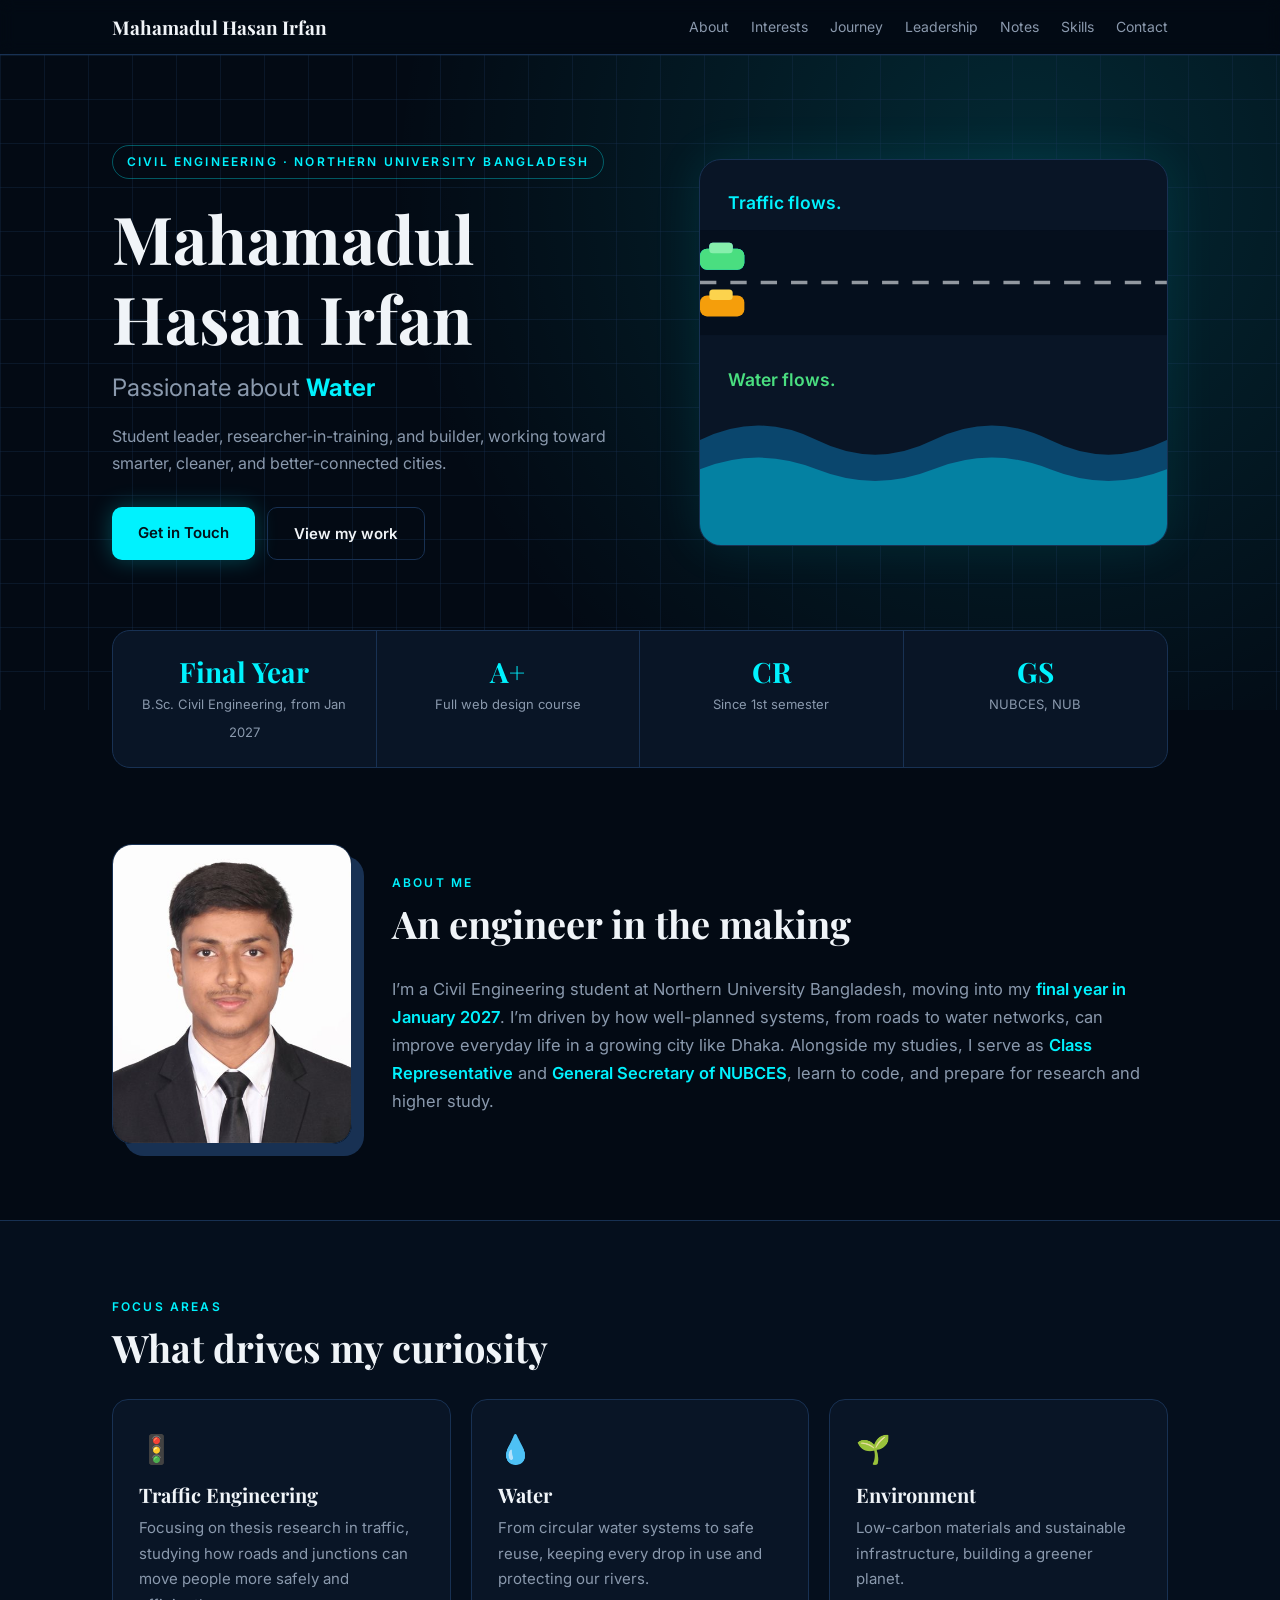
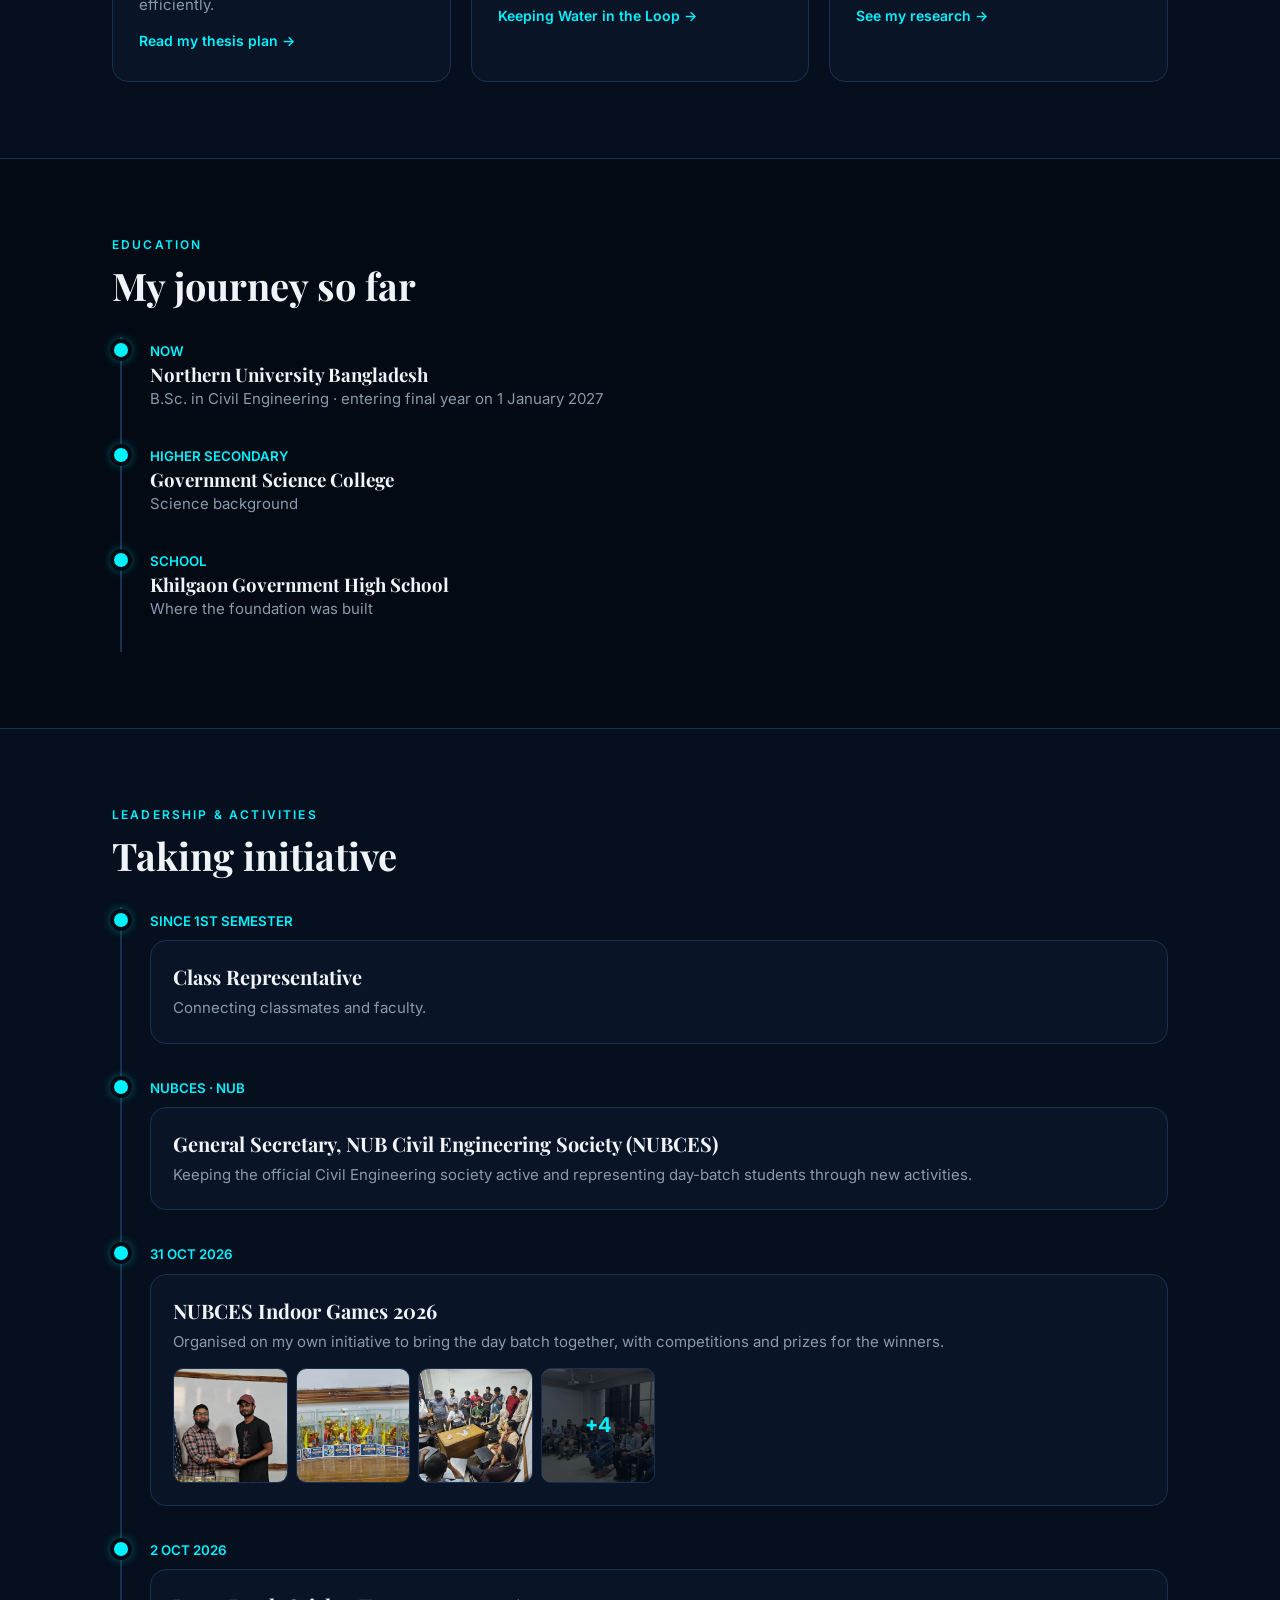
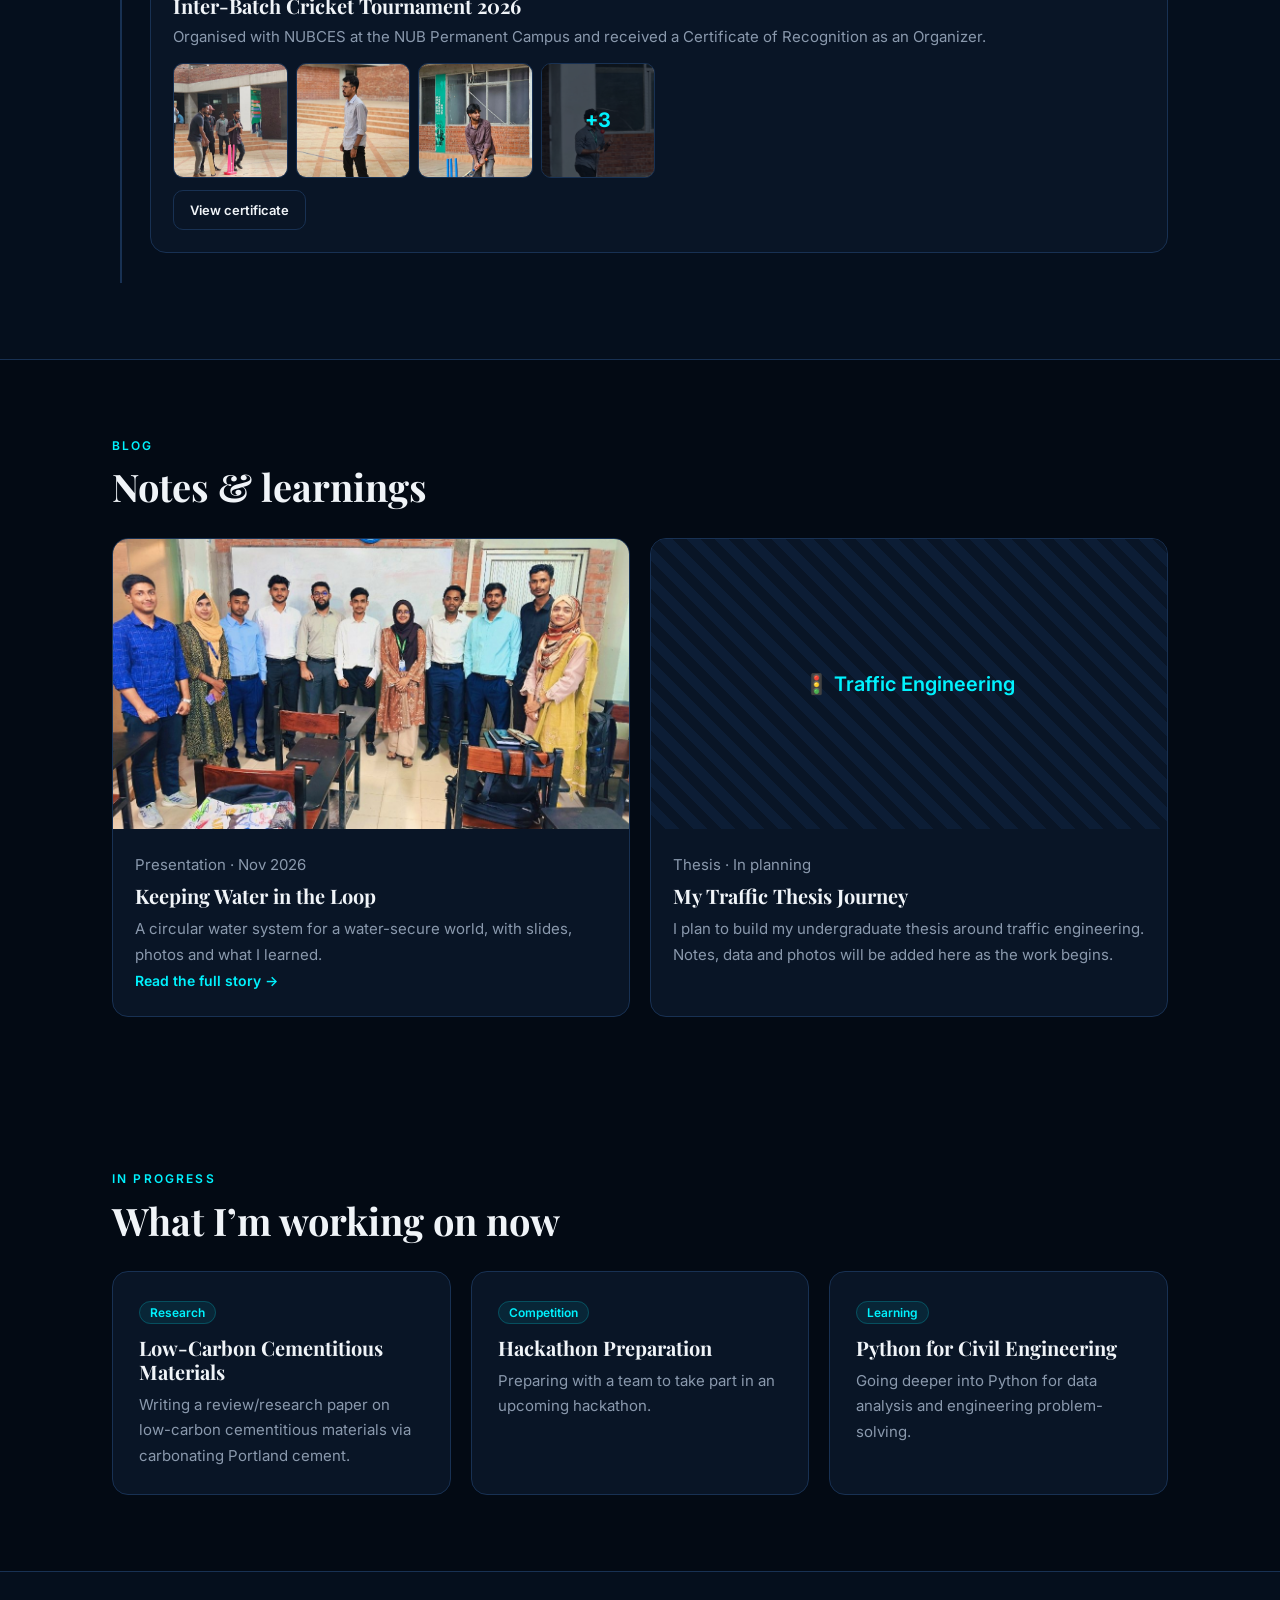
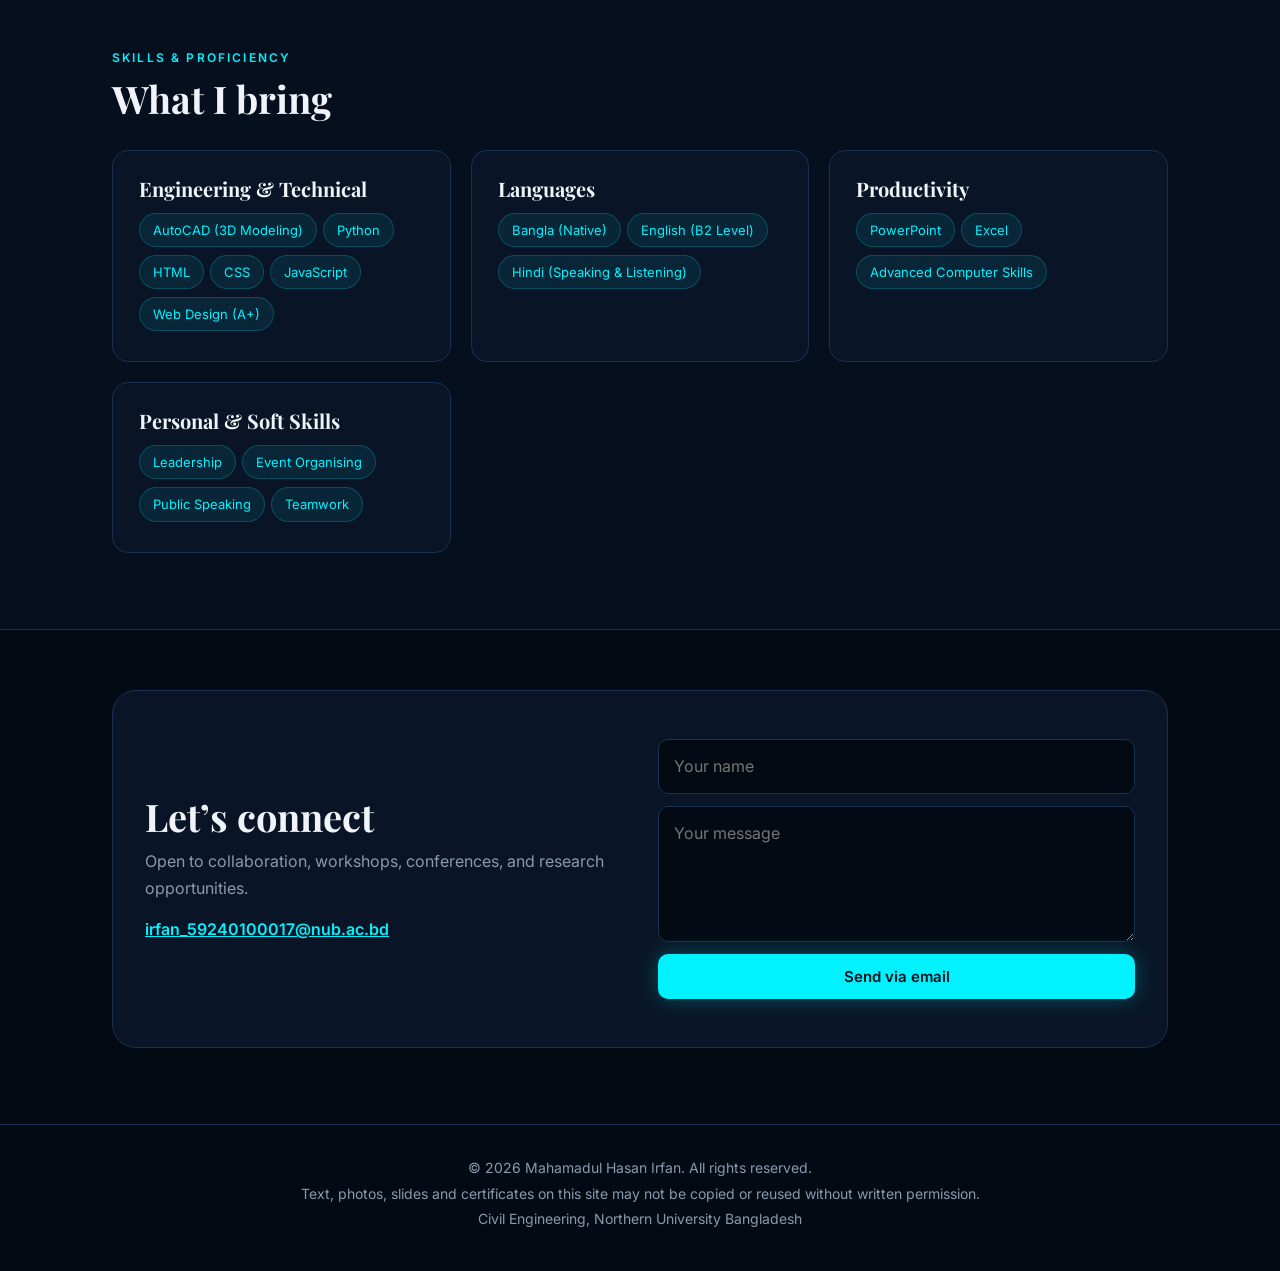
==== commit 758b12a6: "Add files via upload" ====
--- a/index.html
+++ b/index.html
@@ -1,12 +1,12 @@
-<!DOCTYPE html><html lang="en"><head><meta charset="utf-8"><meta name="viewport" content="width=device-width, initial-scale=1, viewport-fit=cover"><link rel="icon" href="data:image/svg+xml,%3Csvg xmlns=%27http://www.w3.org/2000/svg%27 viewBox=%270 0 100 100%27%3E%3Ctext y=%27.9em%27 font-size=%2790%27%3E🏗️%3C/text%3E%3C/svg%3E"><link rel="preconnect" href="https://fonts.googleapis.com"><link rel="preconnect" href="https://fonts.gstatic.com" crossorigin><link href="https://fonts.googleapis.com/css2?family=Inter:wght@400;500;600&family=Playfair+Display:wght@600;700&display=swap" rel="stylesheet"><script>document.documentElement.classList.add("js")</script><link rel="stylesheet" href="style.css">
+<!DOCTYPE html><html lang="en"><head><meta charset="utf-8"><meta name="copyright" content="© 2026 Mahamadul Hasan Irfan"><meta name="viewport" content="width=device-width, initial-scale=1, viewport-fit=cover"><link rel="icon" href="data:image/svg+xml,%3Csvg xmlns=%27http://www.w3.org/2000/svg%27 viewBox=%270 0 100 100%27%3E%3Ctext y=%27.9em%27 font-size=%2790%27%3E🏗️%3C/text%3E%3C/svg%3E"><link rel="preconnect" href="https://fonts.googleapis.com"><link rel="preconnect" href="https://fonts.gstatic.com" crossorigin><link href="https://fonts.googleapis.com/css2?family=Inter:wght@400;500;600&family=Playfair+Display:wght@600;700&display=swap" rel="stylesheet"><script>document.documentElement.classList.add("js")</script><link rel="stylesheet" href="style.css">
 <title>Mahamadul Hasan Irfan | Civil Engineering Student, Northern University Bangladesh</title>
 <meta name="description" content="Mahamadul Hasan Irfan is a Civil Engineering student at Northern University Bangladesh, interested in traffic engineering, water, and the environment.">
 <meta property="og:title" content="Mahamadul Hasan Irfan | Civil Engineering Student"><meta property="og:image" content="https://mahamadul-hasan-irfan.github.io/images/profile.jpg"></head><body>
 <header><nav><a class="logo" href="index.html#top">Mahamadul Hasan Irfan</a><div><a href="index.html#about">About</a><a href="index.html#interests">Interests</a><a href="index.html#journey">Journey</a><a href="index.html#leadership">Leadership</a><a href="index.html#blog">Notes</a><a href="index.html#skills">Skills</a><a href="index.html#contact">Contact</a></div></nav></header>
-<div class="hero" id="top"><div class="in"><div><span class="kick">CIVIL ENGINEERING · NORTHERN UNIVERSITY BANGLADESH</span><h1>Mahamadul Hasan Irfan</h1><div class="role">Passionate about <b id="rot">Traffic</b></div><p class="lead">Student leader, researcher-in-training, and builder, working toward smarter, cleaner, and better-connected cities.</p><div class="btns"><a class="btn" href="#leadership">View my work</a><a class="btn o" href="#contact">Contact me</a></div></div><svg class="scene" viewBox="0 0 400 330" role="img" aria-label="Animated road with moving cars above flowing water"><rect x="0" y="60" width="400" height="90" fill="#050f1d"/><line class="road-d" x1="0" y1="105" x2="400" y2="105" stroke="#f0f4f8" stroke-width="3" stroke-dasharray="14 12" opacity=".6"/><g class="c1"><rect x="0" y="76" width="38" height="18" rx="6" fill="#00f2fe"/><rect x="8" y="71" width="20" height="9" rx="3" fill="#7ff8ff"/></g><g class="c2"><rect x="0" y="76" width="38" height="18" rx="6" fill="#4ade80"/><rect x="8" y="71" width="20" height="9" rx="3" fill="#86efac"/></g><g class="c3"><rect x="0" y="116" width="38" height="18" rx="6" fill="#f59e0b"/><rect x="8" y="111" width="20" height="9" rx="3" fill="#fcd34d"/></g><text x="24" y="42" fill="#00f2fe" font-size="15" font-weight="600" font-family="Inter,sans-serif">Traffic flows.</text><text x="24" y="194" fill="#4ade80" font-size="15" font-weight="600" font-family="Inter,sans-serif">Water flows.</text><g class="w1"><path d="M0 240 Q50 215 100 240 T200 240 T300 240 T400 240 T500 240 T600 240 T700 240 T800 240 V330 H0Z" fill="#0b4f7a" opacity=".85"/></g><g class="w2"><path d="M0 265 Q50 245 100 265 T200 265 T300 265 T400 265 T500 265 T600 265 T700 265 T800 265 V330 H0Z" fill="#00a8c6" opacity=".6"/></g></svg></div></div>
+<div class="hero" id="top"><div class="in"><div><span class="kick">CIVIL ENGINEERING · NORTHERN UNIVERSITY BANGLADESH</span><h1>Mahamadul Hasan Irfan</h1><div class="role">Passionate about <b id="rot">Traffic</b></div><p class="lead">Student leader, researcher-in-training, and builder, working toward smarter, cleaner, and better-connected cities.</p><div class="btns"><a class="btn" href="#contact">Get in Touch</a><a class="btn o" href="#leadership">View my work</a></div></div><svg class="scene" viewBox="0 0 400 330" role="img" aria-label="Animated road with moving cars above flowing water"><rect x="0" y="60" width="400" height="90" fill="#050f1d"/><line class="road-d" x1="0" y1="105" x2="400" y2="105" stroke="#f0f4f8" stroke-width="3" stroke-dasharray="14 12" opacity=".6"/><g class="c1"><rect x="0" y="76" width="38" height="18" rx="6" fill="#00f2fe"/><rect x="8" y="71" width="20" height="9" rx="3" fill="#7ff8ff"/></g><g class="c2"><rect x="0" y="76" width="38" height="18" rx="6" fill="#4ade80"/><rect x="8" y="71" width="20" height="9" rx="3" fill="#86efac"/></g><g class="c3"><rect x="0" y="116" width="38" height="18" rx="6" fill="#f59e0b"/><rect x="8" y="111" width="20" height="9" rx="3" fill="#fcd34d"/></g><text x="24" y="42" fill="#00f2fe" font-size="15" font-weight="600" font-family="Inter,sans-serif">Traffic flows.</text><text x="24" y="194" fill="#4ade80" font-size="15" font-weight="600" font-family="Inter,sans-serif">Water flows.</text><g class="w1"><path d="M0 240 Q50 215 100 240 T200 240 T300 240 T400 240 T500 240 T600 240 T700 240 T800 240 V330 H0Z" fill="#0b4f7a" opacity=".85"/></g><g class="w2"><path d="M0 265 Q50 245 100 265 T200 265 T300 265 T400 265 T500 265 T600 265 T700 265 T800 265 V330 H0Z" fill="#00a8c6" opacity=".6"/></g></svg></div></div>
 <div class="float"><div class="fl"><div><b>Final Year</b><span>B.Sc. Civil Engineering, from Jan 2027</span></div><div><b>A+</b><span>Full web design course</span></div><div><b>CR</b><span>Since 1st semester</span></div><div><b>GS</b><span>NUBCES, NUB</span></div></div></div>
-<section id="about" class="rv"><div class="about"><img class="ph" src="images/profile.jpg" alt="Portrait of Mahamadul Hasan Irfan"><div><div class="tag">ABOUT ME</div><h2>An engineer in the making</h2><p class="mut" style="font-size:16.5px">I’m a Civil Engineering student at Northern University Bangladesh, moving into my final year in January 2027. I’m driven by how well-planned systems, from roads to water networks, can improve everyday life in a growing city like Dhaka. Alongside my studies, I lead student activities, learn to code, and prepare for research and higher study.</p></div></div></section>
-<div class="band"><section id="interests" class="rv"><div class="tag">FOCUS AREAS</div><h2>What drives my curiosity</h2><div class="grid"><div class="card"><div class="ic">🚦</div><h3>Traffic Engineering</h3><p>Focusing on thesis research in traffic, studying how roads and junctions can move people more safely and efficiently.</p></div><div class="card"><div class="ic">💧</div><h3>Water</h3><p>From circular water systems to safe reuse, keeping every drop in use and protecting our rivers.</p></div><div class="card"><div class="ic">🌱</div><h3>Environment</h3><p>Low-carbon materials and sustainable infrastructure, building a greener planet.</p></div></div></section></div>
+<section id="about" class="rv"><div class="about"><img class="ph" src="images/profile.jpg" alt="Portrait of Mahamadul Hasan Irfan"><div><div class="tag">ABOUT ME</div><h2>An engineer in the making</h2><p class="mut" style="font-size:16.5px">I’m a Civil Engineering student at Northern University Bangladesh, moving into my <b class="hl">final year in January 2027</b>. I’m driven by how well-planned systems, from roads to water networks, can improve everyday life in a growing city like Dhaka. Alongside my studies, I serve as <b class="hl">Class Representative</b> and <b class="hl">General Secretary of NUBCES</b>, learn to code, and prepare for research and higher study.</p></div></div></section>
+<div class="band"><section id="interests" class="rv"><div class="tag">FOCUS AREAS</div><h2>What drives my curiosity</h2><div class="grid"><div class="card"><div class="ic">🚦</div><h3>Traffic Engineering</h3><p>Focusing on thesis research in traffic, studying how roads and junctions can move people more safely and efficiently.</p><a class="more" href="#blog">Read my thesis plan →</a></div><div class="card"><div class="ic">💧</div><h3>Water</h3><p>From circular water systems to safe reuse, keeping every drop in use and protecting our rivers.</p><a class="more" href="water-loop.html">Keeping Water in the Loop →</a></div><div class="card"><div class="ic">🌱</div><h3>Environment</h3><p>Low-carbon materials and sustainable infrastructure, building a greener planet.</p><a class="more" href="#progress">See my research →</a></div></div></section></div>
 <section id="journey" class="rv"><div class="tag">EDUCATION</div><h2>My journey so far</h2><div class="tl"><div class="it"><small>NOW</small><h3>Northern University Bangladesh</h3><p class="mut">B.Sc. in Civil Engineering · entering final year on 1 January 2027</p></div><div class="it"><small>HIGHER SECONDARY</small><h3>Government Science College</h3><p class="mut">Science background</p></div><div class="it"><small>SCHOOL</small><h3>Khilgaon Government High School</h3><p class="mut">Where the foundation was built</p></div></div></section>
 <div class="band"><section id="leadership" class="rv"><div class="tag">LEADERSHIP &amp; ACTIVITIES</div><h2>Taking initiative</h2><div class="tl">
 <div class="it"><small>SINCE 1ST SEMESTER</small><div class="act"><h3>Class Representative</h3><p class="mut">Connecting classmates and faculty.</p></div></div>
@@ -15,9 +15,9 @@
 <div class="it"><small>2 OCT 2026</small><div class="act"><h3>Inter-Batch Cricket Tournament 2026</h3><p class="mut">Organised with NUBCES at the NUB Permanent Campus and received a Certificate of Recognition as an Organizer.</p><div class="thumbs"><a href="images/cricket-1.jpg" data-g="cricket" data-alt="Inter-Batch Cricket Tournament photo 1"><img src="images/cricket-1.jpg" alt="Inter-Batch Cricket Tournament photo 1" loading="lazy"></a><a href="images/cricket-2.jpg" data-g="cricket" data-alt="Inter-Batch Cricket Tournament photo 2"><img src="images/cricket-2.jpg" alt="Inter-Batch Cricket Tournament photo 2" loading="lazy"></a><a href="images/cricket-3.jpg" data-g="cricket" data-alt="Inter-Batch Cricket Tournament photo 3"><img src="images/cricket-3.jpg" alt="Inter-Batch Cricket Tournament photo 3" loading="lazy"></a><a href="images/cricket-4.jpg" data-g="cricket" data-alt="Inter-Batch Cricket Tournament photo 4" class="more" data-more="+3"><img src="images/cricket-4.jpg" alt="Inter-Batch Cricket Tournament photo 4" loading="lazy"></a><a href="images/cricket-5.jpg" data-g="cricket" data-alt="Inter-Batch Cricket Tournament photo 5" hidden></a><a href="images/cricket-6.jpg" data-g="cricket" data-alt="Inter-Batch Cricket Tournament photo 6" hidden></a><a href="images/cricket-7.jpg" data-g="cricket" data-alt="Inter-Batch Cricket Tournament photo 7" hidden></a></div><a class="btn o sm" href="images/certificate.jpg" data-g="cert" data-alt="Certificate of Recognition, Inter-Batch Cricket Tournament 2026">View certificate</a></div></div>
 </div></section></div>
 <section id="blog" class="rv"><div class="tag">BLOG</div><h2>Notes &amp; learnings</h2><div class="grid">
-<div class="card post"><a href="water-loop.html"><img src="images/water-1.jpg" alt="Keeping Water in the Loop slide" loading="lazy"><div><small class="mut">Presentation · Nov 2026</small><h3 style="margin-top:6px">Keeping Water in the Loop</h3><p>A circular water system for a water-secure world, with slides, photos and what I learned.</p><span style="color:var(--acc);font-weight:600;font-size:14px">Read the full story →</span></div></a></div>
-<div class="card post soon"><div class="cv">Coming soon</div><div><small class="mut">Thesis</small><h3 style="margin-top:6px">My Traffic Thesis Journey</h3><p>Photos and notes from my traffic research, added as the work progresses.</p></div></div></div></section>
+<div class="card post"><a href="water-loop.html"><img src="images/group.jpg" alt="Mahamadul Hasan Irfan and classmates after the Keeping Water in the Loop presentation" style="object-position:center 30%" loading="lazy"><div><small class="mut">Presentation · Nov 2026</small><h3 style="margin-top:6px">Keeping Water in the Loop</h3><p>A circular water system for a water-secure world, with slides, photos and what I learned.</p><span style="color:var(--acc);font-weight:600;font-size:14px">Read the full story →</span></div></a></div>
+<div class="card post"><div class="cv">🚦 Traffic Engineering</div><div><small class="mut">Thesis · In planning</small><h3 style="margin-top:6px">My Traffic Thesis Journey</h3><p>I plan to build my undergraduate thesis around traffic engineering. Notes, data and photos will be added here as the work begins.</p></div></div></div></section>
 <section id="progress" class="rv"><div class="tag">IN PROGRESS</div><h2>What I’m working on now</h2><div class="grid"><div class="card"><span class="badge">Research</span><h3 style="margin-top:10px">Low-Carbon Cementitious Materials</h3><p>Writing a review/research paper on low-carbon cementitious materials via carbonating Portland cement.</p></div><div class="card"><span class="badge">Competition</span><h3 style="margin-top:10px">Hackathon Preparation</h3><p>Preparing with a team to take part in an upcoming hackathon.</p></div><div class="card"><span class="badge">Learning</span><h3 style="margin-top:10px">Python for Civil Engineering</h3><p>Going deeper into Python for data analysis and engineering problem-solving.</p></div></div></section>
 <div class="band"><section id="skills" class="rv"><div class="tag">SKILLS &amp; PROFICIENCY</div><h2>What I bring</h2><div class="grid"><div class="card"><h3>Engineering &amp; Technical</h3><span class="chip">AutoCAD (3D Modeling)</span><span class="chip">Python</span><span class="chip">HTML</span><span class="chip">CSS</span><span class="chip">JavaScript</span><span class="chip">Web Design (A+)</span></div><div class="card"><h3>Languages</h3><span class="chip">Bangla (Native)</span><span class="chip">English (B2 Level)</span><span class="chip">Hindi (Speaking &amp; Listening)</span></div><div class="card"><h3>Productivity</h3><span class="chip">PowerPoint</span><span class="chip">Excel</span><span class="chip">Advanced Computer Skills</span></div><div class="card"><h3>Personal &amp; Soft Skills</h3><span class="chip">Leadership</span><span class="chip">Event Organising</span><span class="chip">Public Speaking</span><span class="chip">Teamwork</span></div></div></section></div>
-<section id="contact" class="rv" style="padding-top:60px"><div class="cta"><div><h2 style="margin:0">Let’s connect</h2><p>Open to collaboration, workshops, conferences, and research opportunities.</p><a href="mailto:irfan_59240100017@nub.ac.bd" style="color:var(--acc);font-weight:600;word-break:break-all">irfan_59240100017@nub.ac.bd</a><p style="font-size:14px;margin-top:10px">LinkedIn: coming soon</p></div><form id="f"><input id="n" placeholder="Your name" required><textarea id="m" rows="4" placeholder="Your message" required></textarea><button class="btn" type="submit">Send via email</button></form></div></section>
-<footer>© 2026 Mahamadul Hasan Irfan · Civil Engineering, Northern University Bangladesh</footer><script src="script.js"></script></body></html>
+<section id="contact" class="rv" style="padding-top:60px"><div class="cta"><div><h2 style="margin:0">Let’s connect</h2><p>Open to collaboration, workshops, conferences, and research opportunities.</p><a href="mailto:irfan_59240100017@nub.ac.bd" style="color:var(--acc);font-weight:600;word-break:break-all">irfan_59240100017@nub.ac.bd</a></div><form id="f"><input id="n" placeholder="Your name" required><textarea id="m" rows="4" placeholder="Your message" required></textarea><button class="btn" type="submit">Send via email</button></form></div></section>
+<footer>© 2026 Mahamadul Hasan Irfan. All rights reserved.<br>Text, photos, slides and certificates on this site may not be copied or reused without written permission.<br>Civil Engineering, Northern University Bangladesh</footer><script src="script.js"></script></body></html>
--- a/style.css
+++ b/style.css
@@ -73,3 +73,18 @@
 @media (max-width:800px){.hero .in{grid-template-columns:1fr;padding:56px 22px 130px}.about,.cta{grid-template-columns:1fr}.ph{max-width:200px}nav div a:nth-child(n+5){display:none}.fl div{border-bottom:1px solid var(--line)}}
 .thumbs a[hidden]{display:none}
 .badge{font-size:12px;background:#00f2fe14;color:var(--acc);border:1px solid #00f2fe33;padding:3px 10px;border-radius:99px;font-weight:600}
+
+.btn{transition:transform .2s,box-shadow .2s}.btn:hover{transform:translateY(-3px);box-shadow:0 0 30px #00f2fe77}
+.hl{color:var(--acc);font-weight:600}
+.card a.more{display:inline-block;margin-top:12px;color:var(--acc);font-weight:600;font-size:14px;text-decoration:none}.card a.more:hover{text-decoration:underline}
+.act{transition:border-color .25s,transform .25s}.act:hover{border-color:var(--acc);transform:translateX(4px)}
+.chip{transition:all .2s}.chip:hover{background:#00f2fe33;transform:translateY(-2px)}
+.tl .it:hover::before{box-shadow:0 0 0 4px var(--bg),0 0 22px var(--acc)}
+.fl div{transition:background .25s}.fl div:hover{background:#0c1d35}
+
+.post .cv{aspect-ratio:16/9;display:grid;place-items:center;background:repeating-linear-gradient(45deg,var(--card),var(--card) 10px,#0c1d35 10px,#0c1d35 20px);color:var(--acc);font-size:20px;font-weight:600}
+
+.track img.on{animation:zo 1.8s ease-out}@keyframes zo{from{transform:scale(1.05)}to{transform:scale(1)}}
+.cnt{position:absolute;top:12px;right:14px;background:#030a14cc;color:var(--acc);padding:3px 12px;border-radius:99px;font-size:13px;font-weight:600}
+.bar{position:absolute;left:0;bottom:0;height:3px;background:var(--acc);width:0}
+footer{line-height:1.8}
